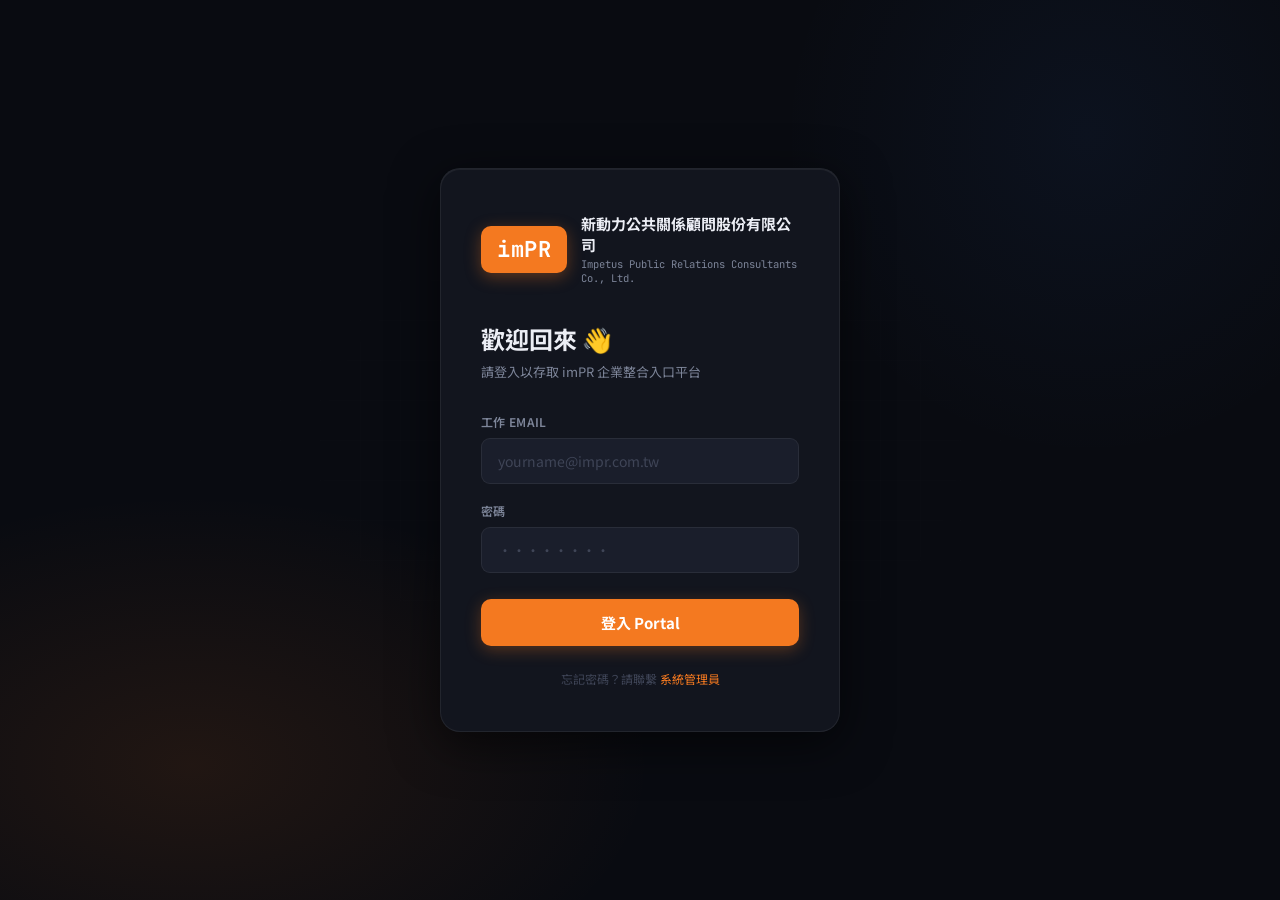
==== index.html @ 90553fad "Add files via upload" ====
<!DOCTYPE html>
<html lang="zh-TW">
<head>
<meta charset="UTF-8">
<meta name="viewport" content="width=device-width, initial-scale=1.0">
<title>imPR 企業整合入口平台</title>
<link rel="icon" href="data:image/svg+xml,<svg xmlns='http://www.w3.org/2000/svg' viewBox='0 0 100 100'><text y='.9em' font-size='90'>🔆</text></svg>">
<style>
@import url('https://fonts.googleapis.com/css2?family=Noto+Sans+TC:wght@300;400;500;700;900&family=JetBrains+Mono:wght@400;500;600&display=swap');

/* ══════════════════════════════════
   DESIGN TOKENS
══════════════════════════════════ */
:root {
  --o: #F47920;
  --od: #d4620d;
  --ol: rgba(244,121,32,0.12);
  --ob: rgba(244,121,32,0.22);
  --bg0: #090b11;
  --bg1: #0f1118;
  --bg2: #141720;
  --bg3: #1a1e2b;
  --bg4: #1f2436;
  --bg5: #252a3d;
  --bd: rgba(255,255,255,0.065);
  --bd2: rgba(255,255,255,0.04);
  --bdo: rgba(244,121,32,0.28);
  --t1: #eceef5;
  --t2: #7d8599;
  --t3: #3f4557;
  --green: #1db954;
  --blue: #3b82f6;
  --purple: #8b5cf6;
  --yellow: #f59e0b;
  --red: #ef4444;
  --cyan: #06b6d4;
  --r: 10px;
  --r2: 14px;
  --shadow: 0 4px 24px rgba(0,0,0,0.4);
  --shadow2: 0 12px 48px rgba(0,0,0,0.6);
  --trans: all 0.22s cubic-bezier(0.4,0,0.2,1);
}

/* ══════════════════════════════════
   RESET & BASE
══════════════════════════════════ */
*,*::before,*::after{margin:0;padding:0;box-sizing:border-box}
html{scroll-behavior:smooth}
body{
  font-family:'Noto Sans TC',sans-serif;
  background:var(--bg0);
  color:var(--t1);
  min-height:100vh;
  font-size:14px;
  overflow-x:hidden;
}
a{text-decoration:none;color:inherit}
button{font-family:inherit;cursor:pointer;border:none;background:none}
input,textarea,select{font-family:inherit}
::-webkit-scrollbar{width:5px;height:5px}
::-webkit-scrollbar-track{background:var(--bg1)}
::-webkit-scrollbar-thumb{background:var(--bg5);border-radius:4px}
::-webkit-scrollbar-thumb:hover{background:var(--t3)}

/* ══════════════════════════════════
   PAGE SYSTEM
══════════════════════════════════ */
.page{display:none}
.page.active{display:flex}
#loginPage{min-height:100vh;align-items:center;justify-content:center}
#portalPage{flex-direction:column;min-height:100vh}
#adminPage{flex-direction:column;min-height:100vh}

/* ══════════════════════════════════
   ── LOGIN PAGE ──
══════════════════════════════════ */
.login-bg{
  position:fixed;inset:0;
  background:
    radial-gradient(ellipse 60% 50% at 15% 85%,rgba(244,121,32,0.1) 0%,transparent 60%),
    radial-gradient(ellipse 40% 60% at 85% 15%,rgba(59,130,246,0.06) 0%,transparent 60%),
    var(--bg0);
  z-index:0;
}
.login-grid-bg{
  position:fixed;inset:0;z-index:0;
  background-image:
    linear-gradient(rgba(255,255,255,0.025) 1px,transparent 1px),
    linear-gradient(90deg,rgba(255,255,255,0.025) 1px,transparent 1px);
  background-size:40px 40px;
  mask-image:radial-gradient(ellipse at center,rgba(0,0,0,0.5) 0%,transparent 70%);
}
.login-wrap{position:relative;z-index:1;width:100%;max-width:440px;padding:20px}
.login-card{
  background:rgba(20,23,32,0.95);
  border:1px solid var(--bd);
  border-radius:20px;
  padding:44px 40px;
  box-shadow:var(--shadow2),inset 0 1px 0 rgba(255,255,255,0.06);
  backdrop-filter:blur(20px);
}
.lc-logo{display:flex;align-items:center;gap:14px;margin-bottom:36px}
.lc-logo-mark{
  background:var(--o);color:#fff;
  font-family:'JetBrains Mono',monospace;
  font-size:22px;font-weight:700;
  padding:9px 16px;border-radius:10px;
  letter-spacing:0.5px;
  box-shadow:0 4px 16px rgba(244,121,32,0.35);
}
.lc-logo-text .cn{font-size:15px;font-weight:700;margin-bottom:2px}
.lc-logo-text .en{font-size:10.5px;color:var(--t2);font-family:'JetBrains Mono',monospace}
.lc-title{font-size:24px;font-weight:700;margin-bottom:6px}
.lc-sub{font-size:13px;color:var(--t2);margin-bottom:32px}

.form-group{margin-bottom:18px}
.form-label{
  display:block;font-size:12px;font-weight:600;
  color:var(--t2);margin-bottom:8px;
  letter-spacing:0.3px;text-transform:uppercase;
}
.form-input{
  width:100%;padding:12px 16px;
  background:var(--bg3);border:1px solid var(--bd);
  border-radius:9px;color:var(--t1);font-size:14px;outline:none;
  transition:var(--trans);
}
.form-input:focus{border-color:var(--o);box-shadow:0 0 0 3px rgba(244,121,32,0.12)}
.form-input::placeholder{color:var(--t3)}

.login-btn{
  width:100%;padding:13px;
  background:var(--o);color:#fff;
  border-radius:10px;font-size:15px;font-weight:700;
  margin-top:8px;transition:var(--trans);
  box-shadow:0 4px 16px rgba(244,121,32,0.3);
}
.login-btn:hover{background:var(--od);transform:translateY(-1px);box-shadow:0 6px 20px rgba(244,121,32,0.4)}
.login-btn:active{transform:none}
.login-btn:disabled{opacity:.6;cursor:not-allowed;transform:none}

.login-error{
  display:none;margin-top:14px;padding:11px 14px;
  background:rgba(239,68,68,0.12);border:1px solid rgba(239,68,68,0.3);
  border-radius:8px;font-size:13px;color:#fca5a5;text-align:center;
}
.login-footer{text-align:center;margin-top:24px;font-size:12px;color:var(--t3)}
.login-footer a{color:var(--o)}

/* ══════════════════════════════════
   ── PORTAL NAV ──
══════════════════════════════════ */
.portal-nav{
  height:56px;
  background:rgba(15,17,24,0.95);
  border-bottom:1px solid var(--bd);
  display:flex;align-items:center;justify-content:space-between;
  padding:0 20px;
  position:sticky;top:0;z-index:100;
  backdrop-filter:blur(16px);
  flex-shrink:0;
}
.nav-left{display:flex;align-items:center;gap:14px}
.nav-logo{display:flex;align-items:center;gap:10px;cursor:pointer}
.logo-pill{
  background:var(--o);color:#fff;
  font-family:'JetBrains Mono',monospace;
  font-size:13px;font-weight:700;
  padding:5px 11px;border-radius:7px;
  letter-spacing:0.5px;
}
.nav-sep{width:1px;height:24px;background:var(--bd)}
.nav-subtitle{font-size:13px;color:var(--t2);font-weight:500;white-space:nowrap}

.nav-center{flex:1;max-width:360px;margin:0 20px}
.search-bar{
  display:flex;align-items:center;gap:9px;
  background:var(--bg3);border:1px solid var(--bd);
  border-radius:9px;padding:7px 13px;
  cursor:pointer;transition:var(--trans);color:var(--t2);
  font-size:13px;
}
.search-bar:hover{border-color:var(--bdo);background:var(--bg4)}
.search-bar .kbd{
  margin-left:auto;font-size:10px;color:var(--t3);
  font-family:'JetBrains Mono',monospace;
  background:var(--bg2);border:1px solid var(--bd);
  padding:1px 5px;border-radius:4px;
}

.nav-right{display:flex;align-items:center;gap:8px}
.nav-icon-btn{
  width:34px;height:34px;border-radius:8px;
  background:transparent;border:1px solid transparent;
  display:flex;align-items:center;justify-content:center;
  color:var(--t2);font-size:17px;transition:var(--trans);
  position:relative;
}
.nav-icon-btn:hover{background:var(--bg3);border-color:var(--bd);color:var(--t1)}
.notif-count{
  position:absolute;top:-3px;right:-3px;
  width:16px;height:16px;border-radius:50%;
  background:var(--o);color:#fff;
  font-size:9px;font-weight:700;font-family:'JetBrains Mono',monospace;
  display:flex;align-items:center;justify-content:center;
  border:2px solid var(--bg1);
}
.nav-avatar{
  width:34px;height:34px;border-radius:50%;
  background:linear-gradient(135deg,var(--o),#ff9800);
  display:flex;align-items:center;justify-content:center;
  font-size:13px;font-weight:700;color:#fff;
  cursor:pointer;border:2px solid var(--ob);
  transition:var(--trans);
}
.nav-avatar:hover{border-color:var(--o)}

/* ══════════════════════════════════
   ── PORTAL BODY ──
══════════════════════════════════ */
.portal-body{display:flex;flex:1;min-height:0}

.sidebar{
  width:212px;flex-shrink:0;
  background:var(--bg1);border-right:1px solid var(--bd);
  padding:12px 8px 20px;
  display:flex;flex-direction:column;gap:2px;
  overflow-y:auto;
}
.sb-section{
  font-size:10px;font-weight:700;color:var(--t3);
  padding:10px 10px 4px;letter-spacing:0.9px;
  text-transform:uppercase;font-family:'JetBrains Mono',monospace;
}
.sb-item{
  display:flex;align-items:center;gap:10px;
  padding:8px 10px;border-radius:8px;
  font-size:13px;color:var(--t2);
  cursor:pointer;transition:var(--trans);
  border:1px solid transparent;
}
.sb-item:hover{background:var(--bg3);color:var(--t1)}
.sb-item.active{background:var(--ol);color:var(--o);border-color:var(--ob)}
.sb-item .si{font-size:16px;width:20px;text-align:center;flex-shrink:0}
.sb-badge{
  margin-left:auto;background:var(--o);color:#fff;
  font-size:9px;font-weight:700;padding:2px 6px;border-radius:10px;
  font-family:'JetBrains Mono',monospace;
}
.sb-new{
  margin-left:auto;background:rgba(34,197,94,0.2);color:var(--green);
  font-size:9px;font-weight:700;padding:2px 6px;border-radius:10px;
  font-family:'JetBrains Mono',monospace;border:1px solid rgba(34,197,94,0.3);
}
.sb-divider{height:1px;background:var(--bd);margin:6px 4px}
.sb-spacer{flex:1}

.main-content{flex:1;overflow-y:auto;padding:28px 28px 40px}

/* ══════════════════════════════════
   ── GREETING & KPI ──
══════════════════════════════════ */
.greeting-bar{
  display:flex;align-items:flex-start;justify-content:space-between;
  margin-bottom:24px;flex-wrap:wrap;gap:12px;
}
.greeting-text h1{font-size:20px;font-weight:700;margin-bottom:4px}
.greeting-text p{font-size:13px;color:var(--t2)}
.greeting-text .hl{color:var(--o)}
.greeting-btns{display:flex;gap:8px;flex-wrap:wrap}

.btn-primary{
  display:flex;align-items:center;gap:6px;
  background:var(--o);color:#fff;
  padding:8px 16px;border-radius:8px;
  font-size:13px;font-weight:600;transition:var(--trans);
}
.btn-primary:hover{background:var(--od)}
.btn-ghost{
  display:flex;align-items:center;gap:6px;
  background:var(--bg3);color:var(--t2);
  padding:8px 14px;border-radius:8px;
  font-size:13px;font-weight:500;
  border:1px solid var(--bd);transition:var(--trans);
}
.btn-ghost:hover{background:var(--bg4);color:var(--t1)}
.btn-danger{
  background:rgba(239,68,68,0.15);color:var(--red);
  border:1px solid rgba(239,68,68,0.3);
  padding:6px 12px;border-radius:7px;
  font-size:12px;font-weight:600;transition:var(--trans);
}
.btn-danger:hover{background:rgba(239,68,68,0.25)}

/* KPI */
.kpi-row{display:grid;grid-template-columns:repeat(4,1fr);gap:12px;margin-bottom:28px}
.kpi{
  background:var(--bg2);border:1px solid var(--bd);
  border-radius:var(--r2);padding:18px 20px;
  position:relative;overflow:hidden;transition:var(--trans);
}
.kpi:hover{border-color:var(--bdo)}
.kpi-glow{
  position:absolute;bottom:-30px;right:-30px;
  width:90px;height:90px;border-radius:50%;
  opacity:0.07;pointer-events:none;
}
.kpi-label{font-size:11.5px;color:var(--t2);margin-bottom:8px;font-weight:500}
.kpi-val{
  font-size:30px;font-weight:700;
  font-family:'JetBrains Mono',monospace;
  line-height:1;margin-bottom:6px;
}
.kpi-val.c-o{color:var(--o)}
.kpi-val.c-g{color:var(--green)}
.kpi-val.c-b{color:var(--blue)}
.kpi-val.c-p{color:var(--purple)}
.kpi-sub{font-size:11px;color:var(--t3)}
.kpi-sub .up{color:var(--green)}

/* ══════════════════════════════════
   ── SECTION HEADER ──
══════════════════════════════════ */
.sh{
  display:flex;align-items:center;justify-content:space-between;
  margin-bottom:14px;flex-wrap:wrap;gap:8px;
}
.sh h2{font-size:15px;font-weight:700;display:flex;align-items:center;gap:8px}
.sh-right{display:flex;align-items:center;gap:8px}
.tab-group{display:flex;gap:3px}
.tab{
  padding:5px 12px;border-radius:6px;
  font-size:12px;color:var(--t2);
  cursor:pointer;transition:var(--trans);
  border:1px solid transparent;
}
.tab:hover{background:var(--bg3)}
.tab.active{background:var(--ol);color:var(--o);border-color:var(--ob)}
.link-btn{font-size:12px;color:var(--o);cursor:pointer}
.link-btn:hover{text-decoration:underline}

/* ══════════════════════════════════
   ── SYSTEM CARDS ──
══════════════════════════════════ */
.sys-grid{
  display:grid;
  grid-template-columns:repeat(auto-fill,minmax(195px,1fr));
  gap:12px;margin-bottom:28px;
}
.sys-card{
  background:var(--bg2);border:1px solid var(--bd);
  border-radius:var(--r2);padding:18px;
  cursor:pointer;transition:var(--trans);
  position:relative;overflow:hidden;display:flex;flex-direction:column;
}
.sys-card::before{
  content:'';position:absolute;inset:0;border-radius:var(--r2);
  background:linear-gradient(135deg,transparent 60%,rgba(244,121,32,0.04));
  opacity:0;transition:var(--trans);
}
.sys-card:hover{
  border-color:var(--bdo);
  transform:translateY(-3px);
  box-shadow:0 10px 30px rgba(0,0,0,0.35);
}
.sys-card:hover::before{opacity:1}
.sys-card-top{display:flex;align-items:flex-start;justify-content:space-between;margin-bottom:14px}
.sys-icon{
  width:46px;height:46px;border-radius:11px;
  display:flex;align-items:center;justify-content:center;
  font-size:24px;background:var(--bg4);border:1px solid var(--bd);
  flex-shrink:0;
}
.star-btn{
  width:28px;height:28px;border-radius:6px;
  display:flex;align-items:center;justify-content:center;
  font-size:15px;color:var(--t3);transition:var(--trans);
}
.star-btn:hover{color:var(--yellow)}
.star-btn.fav{color:var(--yellow)}
.sys-name{font-size:14px;font-weight:700;margin-bottom:5px;line-height:1.3}
.sys-desc{font-size:11.5px;color:var(--t2);line-height:1.6;flex:1}
.sys-footer{
  display:flex;align-items:center;justify-content:space-between;
  margin-top:12px;padding-top:10px;border-top:1px solid var(--bd2);
}
.health{display:flex;align-items:center;gap:5px;font-size:11px;color:var(--t3)}
.hdot{
  width:7px;height:7px;border-radius:50%;flex-shrink:0;
}
.hdot.online{background:var(--green);box-shadow:0 0 5px rgba(29,185,84,0.6)}
.hdot.slow{background:var(--yellow);box-shadow:0 0 5px rgba(245,158,11,0.6)}
.hdot.offline{background:var(--red);box-shadow:0 0 5px rgba(239,68,68,0.5)}
.hdot.unknown{background:var(--t3)}
@keyframes breathe{0%,100%{opacity:1}50%{opacity:0.4}}
.hdot.online{animation:breathe 2.5s ease infinite}

.type-tag{
  font-size:10px;padding:2px 8px;border-radius:5px;
  font-family:'JetBrains Mono',monospace;font-weight:600;
}
.tt-internal{background:rgba(244,121,32,0.15);color:var(--o)}
.tt-external{background:rgba(107,114,128,0.15);color:#9ca3af}
.tt-saas{background:rgba(59,130,246,0.15);color:var(--blue)}
.tt-github{background:rgba(139,92,246,0.15);color:var(--purple)}
.tt-nas{background:rgba(6,182,212,0.15);color:var(--cyan)}

.empty-state{
  grid-column:1/-1;
  display:flex;flex-direction:column;align-items:center;justify-content:center;
  padding:60px 20px;color:var(--t3);gap:12px;
}
.empty-state .ei{font-size:40px;opacity:0.4}
.empty-state p{font-size:13px}

/* ══════════════════════════════════
   ── TWO COLUMN ──
══════════════════════════════════ */
.two-col{display:grid;grid-template-columns:1fr 320px;gap:20px}

/* ══════════════════════════════════
   ── PANEL (announcements/recent) ──
══════════════════════════════════ */
.panel{background:var(--bg2);border:1px solid var(--bd);border-radius:var(--r2);overflow:hidden}
.panel-hd{
  padding:13px 18px;border-bottom:1px solid var(--bd);
  display:flex;align-items:center;justify-content:space-between;
}
.panel-hd h3{font-size:13px;font-weight:700}
.ann-item{
  padding:13px 18px;border-bottom:1px solid var(--bd2);
  cursor:pointer;transition:background .15s;
}
.ann-item:hover{background:var(--bg3)}
.ann-item:last-child{border-bottom:none}
.ann-top{display:flex;align-items:center;gap:8px;margin-bottom:5px}
.priority{
  font-size:10px;padding:2px 7px;border-radius:4px;
  font-weight:700;font-family:'JetBrains Mono',monospace;flex-shrink:0;
}
.p-urgent{background:rgba(239,68,68,0.2);color:var(--red)}
.p-high{background:rgba(244,121,32,0.2);color:var(--o)}
.p-normal{background:rgba(59,130,246,0.15);color:var(--blue)}
.ann-title{font-size:13px;font-weight:600;line-height:1.3}
.ann-meta{font-size:11px;color:var(--t3);font-family:'JetBrains Mono',monospace}
.unread-pip{width:6px;height:6px;border-radius:50%;background:var(--o);flex-shrink:0;margin-left:auto}

.recent-item{
  padding:10px 18px;border-bottom:1px solid var(--bd2);
  display:flex;align-items:center;gap:12px;
  cursor:pointer;transition:background .15s;
}
.recent-item:hover{background:var(--bg3)}
.recent-item:last-child{border-bottom:none}
.ri-icon{font-size:20px;width:32px;text-align:center;flex-shrink:0}
.ri-info{flex:1;min-width:0}
.ri-name{font-size:13px;font-weight:600;white-space:nowrap;overflow:hidden;text-overflow:ellipsis}
.ri-time{font-size:11px;color:var(--t3);font-family:'JetBrains Mono',monospace}
.ri-arrow{color:var(--t3);font-size:14px;flex-shrink:0}

/* ══════════════════════════════════
   ── SEARCH OVERLAY ──
══════════════════════════════════ */
.search-overlay{
  display:none;position:fixed;inset:0;
  background:rgba(0,0,0,0.75);backdrop-filter:blur(6px);
  z-index:999;align-items:flex-start;justify-content:center;padding-top:100px;
}
.search-overlay.open{display:flex}
.search-box{
  background:var(--bg2);border:1px solid var(--bdo);
  border-radius:16px;width:min(600px,95vw);overflow:hidden;
  box-shadow:var(--shadow2);
}
.search-input-row{
  display:flex;align-items:center;gap:12px;
  padding:16px 20px;border-bottom:1px solid var(--bd);
}
.search-input-real{
  flex:1;background:none;border:none;outline:none;
  font-size:16px;color:var(--t1);font-family:'Noto Sans TC',sans-serif;
}
.search-result-item{
  padding:12px 20px;display:flex;align-items:center;gap:12px;
  cursor:pointer;transition:background .15s;font-size:13px;
}
.search-result-item:hover{background:var(--ol)}
.search-result-item .sri-icon{font-size:20px;width:28px;text-align:center}
.search-result-item .sri-name{font-weight:600;margin-bottom:2px}
.search-result-item .sri-desc{font-size:11px;color:var(--t2)}
.search-hint{padding:12px 20px;font-size:11.5px;color:var(--t3);text-align:center;font-family:'JetBrains Mono',monospace}

/* ══════════════════════════════════
   ── ADMIN PAGE ──
══════════════════════════════════ */
.admin-nav{
  height:56px;background:rgba(15,17,24,0.97);
  border-bottom:1px solid rgba(239,68,68,0.2);
  display:flex;align-items:center;justify-content:space-between;
  padding:0 24px;flex-shrink:0;backdrop-filter:blur(16px);
  position:sticky;top:0;z-index:100;
}
.admin-title{
  display:flex;align-items:center;gap:12px;font-size:14px;font-weight:700;
}
.admin-badge{
  background:rgba(239,68,68,0.2);color:var(--red);
  border:1px solid rgba(239,68,68,0.4);
  padding:3px 10px;border-radius:6px;font-size:11px;font-weight:700;
  font-family:'JetBrains Mono',monospace;
}

.admin-body{display:flex;flex:1;min-height:0}
.admin-sidebar{
  width:200px;flex-shrink:0;background:var(--bg1);
  border-right:1px solid var(--bd);padding:12px 8px;
  display:flex;flex-direction:column;gap:2px;
}
.admin-main{flex:1;overflow-y:auto;padding:28px}

/* Admin tabs */
.admin-panel{display:none}
.admin-panel.active{display:block}

.data-table-wrap{overflow-x:auto;border-radius:var(--r2);border:1px solid var(--bd)}
.data-table{width:100%;border-collapse:collapse;font-size:13px}
.data-table th{
  text-align:left;padding:11px 14px;
  background:var(--bg3);border-bottom:1px solid var(--bd);
  font-size:11px;font-weight:700;color:var(--o);
  white-space:nowrap;font-family:'JetBrains Mono',monospace;
}
.data-table td{
  padding:10px 14px;border-bottom:1px solid var(--bd2);
  color:var(--t2);vertical-align:middle;
}
.data-table tr:last-child td{border-bottom:none}
.data-table tr:hover td{background:rgba(255,255,255,0.02);color:var(--t1)}
.role-badge{
  display:inline-flex;align-items:center;gap:4px;
  padding:3px 9px;border-radius:20px;font-size:11px;font-weight:700;
  font-family:'JetBrains Mono',monospace;
}
.rb-admin{background:rgba(239,68,68,0.15);color:var(--red)}
.rb-manager{background:rgba(244,121,32,0.15);color:var(--o)}
.rb-staff{background:rgba(59,130,246,0.12);color:var(--blue)}
.status-pill{
  display:inline-flex;align-items:center;gap:5px;
  padding:3px 9px;border-radius:20px;font-size:11px;
  font-family:'JetBrains Mono',monospace;
}
.sp-on{background:rgba(29,185,84,0.15);color:var(--green)}
.sp-off{background:rgba(107,114,128,0.12);color:var(--t2)}

.action-group{display:flex;gap:6px}
.act-btn{
  padding:5px 10px;border-radius:6px;font-size:11.5px;font-weight:600;
  transition:var(--trans);cursor:pointer;border:1px solid transparent;
}
.ab-edit{background:rgba(59,130,246,0.12);color:var(--blue);border-color:rgba(59,130,246,0.25)}
.ab-edit:hover{background:rgba(59,130,246,0.22)}
.ab-del{background:rgba(239,68,68,0.1);color:var(--red);border-color:rgba(239,68,68,0.25)}
.ab-del:hover{background:rgba(239,68,68,0.2)}
.ab-toggle{background:rgba(244,121,32,0.1);color:var(--o);border-color:rgba(244,121,32,0.25)}
.ab-toggle:hover{background:rgba(244,121,32,0.2)}

/* ══════════════════════════════════
   ── MODAL ──
══════════════════════════════════ */
.modal-overlay{
  display:none;position:fixed;inset:0;
  background:rgba(0,0,0,0.7);backdrop-filter:blur(4px);
  z-index:200;align-items:center;justify-content:center;padding:20px;
}
.modal-overlay.open{display:flex}
.modal{
  background:var(--bg2);border:1px solid var(--bd);
  border-radius:16px;width:min(520px,100%);
  max-height:85vh;overflow-y:auto;
  box-shadow:var(--shadow2);
}
.modal-hd{
  padding:20px 24px 16px;border-bottom:1px solid var(--bd);
  display:flex;align-items:center;justify-content:space-between;
  position:sticky;top:0;background:var(--bg2);z-index:1;
}
.modal-hd h3{font-size:16px;font-weight:700}
.modal-close{
  width:30px;height:30px;border-radius:7px;
  display:flex;align-items:center;justify-content:center;
  background:var(--bg4);color:var(--t2);font-size:18px;
  cursor:pointer;transition:var(--trans);
}
.modal-close:hover{background:var(--bg5);color:var(--t1)}
.modal-body{padding:24px}
.modal-footer{
  padding:16px 24px;border-top:1px solid var(--bd);
  display:flex;gap:10px;justify-content:flex-end;
  position:sticky;bottom:0;background:var(--bg2);
}

.form-row{display:grid;grid-template-columns:1fr 1fr;gap:12px}
.form-select{
  width:100%;padding:10px 14px;
  background:var(--bg3);border:1px solid var(--bd);
  border-radius:9px;color:var(--t1);font-size:14px;outline:none;
  transition:var(--trans);
}
.form-select:focus{border-color:var(--o)}
.form-textarea{
  width:100%;padding:10px 14px;min-height:80px;resize:vertical;
  background:var(--bg3);border:1px solid var(--bd);
  border-radius:9px;color:var(--t1);font-size:13px;outline:none;
  transition:var(--trans);
}
.form-textarea:focus{border-color:var(--o)}
.form-hint{font-size:11px;color:var(--t3);margin-top:5px}

/* ══════════════════════════════════
   ── TOAST ──
══════════════════════════════════ */
.toast-container{
  position:fixed;bottom:24px;right:24px;
  z-index:999;display:flex;flex-direction:column;gap:8px;
  pointer-events:none;
}
.toast{
  background:var(--bg3);border:1px solid var(--bd);
  border-radius:10px;padding:12px 18px;
  font-size:13px;box-shadow:var(--shadow);
  display:flex;align-items:center;gap:10px;
  pointer-events:all;min-width:240px;
  animation:slideUp .3s ease;
}
.toast.success{border-color:rgba(29,185,84,0.4);background:rgba(29,185,84,0.1)}
.toast.error{border-color:rgba(239,68,68,0.4);background:rgba(239,68,68,0.1)}
.toast.info{border-color:var(--bdo);background:var(--ol)}
@keyframes slideUp{from{opacity:0;transform:translateY(10px)}to{opacity:1;transform:none}}

/* ══════════════════════════════════
   ── LOADER ──
══════════════════════════════════ */
.loader{
  display:none;position:fixed;inset:0;
  background:rgba(9,11,17,0.9);backdrop-filter:blur(4px);
  z-index:9999;align-items:center;justify-content:center;
  flex-direction:column;gap:16px;
}
.loader.show{display:flex}
.spinner{
  width:40px;height:40px;border-radius:50%;
  border:3px solid var(--bg5);
  border-top-color:var(--o);
  animation:spin .8s linear infinite;
}
@keyframes spin{to{transform:rotate(360deg)}}
.loader p{font-size:13px;color:var(--t2)}

/* ══════════════════════════════════
   ── RESPONSIVE ──
══════════════════════════════════ */
@media(max-width:900px){
  .two-col{grid-template-columns:1fr}
  .kpi-row{grid-template-columns:1fr 1fr}
  .sidebar{display:none}
  .nav-center{display:none}
}
@media(max-width:600px){
  .kpi-row{grid-template-columns:1fr 1fr}
  .sys-grid{grid-template-columns:1fr 1fr}
  .main-content{padding:16px}
  .greeting-bar{flex-direction:column}
}

/* ══════════════════════════════════
   ── ANIMATIONS ──
══════════════════════════════════ */
@keyframes fadeUp{from{opacity:0;transform:translateY(12px)}to{opacity:1;transform:none}}
.sys-card{animation:fadeUp .3s ease both}
.sys-card:nth-child(1){animation-delay:.04s}
.sys-card:nth-child(2){animation-delay:.08s}
.sys-card:nth-child(3){animation-delay:.12s}
.sys-card:nth-child(4){animation-delay:.16s}
.sys-card:nth-child(5){animation-delay:.20s}
.sys-card:nth-child(6){animation-delay:.24s}
.sys-card:nth-child(7){animation-delay:.28s}
.sys-card:nth-child(8){animation-delay:.32s}
.kpi{animation:fadeUp .35s ease both}
.kpi:nth-child(1){animation-delay:.05s}
.kpi:nth-child(2){animation-delay:.1s}
.kpi:nth-child(3){animation-delay:.15s}
.kpi:nth-child(4){animation-delay:.2s}
</style>
</head>
<body>

<!-- ══ LOADER ══ -->
<div class="loader" id="loader">
  <div class="spinner"></div>
  <p>載入中...</p>
</div>

<!-- ══ TOASTS ══ -->
<div class="toast-container" id="toastContainer"></div>

<!-- ══════════════════════════════════
     LOGIN PAGE
══════════════════════════════════ -->
<div class="page" id="loginPage">
  <div class="login-bg"></div>
  <div class="login-grid-bg"></div>
  <div class="login-wrap">
    <div class="login-card">
      <div class="lc-logo">
        <div class="lc-logo-mark">imPR</div>
        <div class="lc-logo-text">
          <div class="cn">新動力公共關係顧問股份有限公司</div>
          <div class="en">Impetus Public Relations Consultants Co., Ltd.</div>
        </div>
      </div>
      <div class="lc-title">歡迎回來 👋</div>
      <div class="lc-sub">請登入以存取 imPR 企業整合入口平台</div>
      <div class="form-group">
        <label class="form-label">工作 Email</label>
        <input class="form-input" id="loginEmail" type="email" placeholder="yourname@impr.com.tw" autocomplete="email"/>
      </div>
      <div class="form-group">
        <label class="form-label">密碼</label>
        <input class="form-input" id="loginPassword" type="password" placeholder="••••••••" autocomplete="current-password"/>
      </div>
      <button class="login-btn" id="loginBtn" onclick="doLogin()">登入 Portal</button>
      <div class="login-error" id="loginError"></div>
      <div class="login-footer">忘記密碼？請聯繫 <a href="#">系統管理員</a></div>
    </div>
  </div>
</div>

<!-- ══════════════════════════════════
     PORTAL PAGE
══════════════════════════════════ -->
<div class="page" id="portalPage">
  <!-- NAV -->
  <nav class="portal-nav">
    <div class="nav-left">
      <div class="nav-logo" onclick="showPortal()">
        <div class="logo-pill">imPR</div>
      </div>
      <div class="nav-sep"></div>
      <div class="nav-subtitle">企業整合入口平台</div>
    </div>
    <div class="nav-center">
      <div class="search-bar" onclick="openSearch()">
        <span>🔍</span>
        <span>搜尋系統功能...</span>
        <span class="kbd">⌘K</span>
      </div>
    </div>
    <div class="nav-right">
      <div class="nav-icon-btn" id="notifBtn" title="公告通知">
        🔔<span class="notif-count" id="notifCount" style="display:none">0</span>
      </div>
      <div class="nav-icon-btn" title="設定" onclick="showAdmin()" id="adminBtn" style="display:none">⚙️</div>
      <div class="nav-avatar" id="navAvatar" title="個人資訊" onclick="showProfile()">U</div>
    </div>
  </nav>

  <!-- BODY -->
  <div class="portal-body">
    <!-- SIDEBAR -->
    <aside class="sidebar">
      <div class="sb-section">主選單</div>
      <div class="sb-item active" onclick="filterSystems('all', this)">
        <span class="si">🏠</span>全部系統
      </div>
      <div class="sb-item" onclick="filterSystems('favorite', this)">
        <span class="si">⭐</span>我的收藏
      </div>
      <div class="sb-item" onclick="showRecentFull()">
        <span class="si">🕐</span>最近使用
      </div>
      <div class="sb-divider"></div>
      <div class="sb-section">系統分類</div>
      <div id="catSidebar"></div>
      <div class="sb-divider"></div>
      <div class="sb-section">管理</div>
      <div class="sb-item" id="sbAdmin" style="display:none" onclick="showAdmin()">
        <span class="si">🛡️</span>後台管理
      </div>
      <div class="sb-item" onclick="showStats()">
        <span class="si">📊</span>使用統計
      </div>
      <div class="sb-spacer"></div>
      <div class="sb-item" onclick="doLogout()" style="color:var(--t3)">
        <span class="si">🚪</span>登出
      </div>
    </aside>

    <!-- MAIN -->
    <main class="main-content" id="mainContent">
      <!-- Greeting -->
      <div class="greeting-bar">
        <div class="greeting-text">
          <h1>你好，<span class="hl" id="greetName">載入中</span> <span id="greetEmoji">👋</span></h1>
          <p id="greetSub">今天是 <span id="todayDate"></span></p>
        </div>
        <div class="greeting-btns">
          <button class="btn-ghost" onclick="openSearch()">🔍 搜尋系統</button>
          <button class="btn-primary" id="addSystemBtn" style="display:none" onclick="openSystemModal()">＋ 新增系統</button>
        </div>
      </div>

      <!-- KPI -->
      <div class="kpi-row" id="kpiRow">
        <div class="kpi">
          <div class="kpi-glow" style="background:var(--o)"></div>
          <div class="kpi-label">可用系統</div>
          <div class="kpi-val c-o" id="kpiSystems">—</div>
          <div class="kpi-sub"><span class="up" id="kpiOnline">— 正常</span></div>
        </div>
        <div class="kpi">
          <div class="kpi-glow" style="background:var(--green)"></div>
          <div class="kpi-label">本月存取</div>
          <div class="kpi-val c-g" id="kpiAccess">—</div>
          <div class="kpi-sub">點擊次數</div>
        </div>
        <div class="kpi">
          <div class="kpi-glow" style="background:var(--blue)"></div>
          <div class="kpi-label">收藏系統</div>
          <div class="kpi-val c-b" id="kpiFavs">—</div>
          <div class="kpi-sub">快速存取</div>
        </div>
        <div class="kpi">
          <div class="kpi-glow" style="background:var(--purple)"></div>
          <div class="kpi-label">未讀公告</div>
          <div class="kpi-val c-p" id="kpiAnns">—</div>
          <div class="kpi-sub">請查閱</div>
        </div>
      </div>

      <!-- Systems -->
      <div class="sh">
        <h2>🔧 系統入口</h2>
        <div class="sh-right">
          <div class="tab-group" id="typeTabs">
            <div class="tab active" onclick="filterType('all',this)">全部</div>
            <div class="tab" onclick="filterType('internal',this)">內部</div>
            <div class="tab" onclick="filterType('saas',this)">SaaS</div>
            <div class="tab" onclick="filterType('external',this)">外部</div>
          </div>
        </div>
      </div>
      <div class="sys-grid" id="sysGrid"></div>

      <!-- Two col -->
      <div class="two-col">
        <div>
          <div class="sh"><h2>📢 公告中心</h2><span class="link-btn" onclick="openAnnsModal()">全部 →</span></div>
          <div class="panel" id="annPanel"></div>
        </div>
        <div>
          <div class="sh"><h2>🕐 最近使用</h2></div>
          <div class="panel" id="recentPanel"></div>
        </div>
      </div>
    </main>
  </div>
</div>

<!-- ══════════════════════════════════
     ADMIN PAGE
══════════════════════════════════ -->
<div class="page" id="adminPage">
  <nav class="admin-nav">
    <div class="admin-title">
      <span class="logo-pill" style="cursor:pointer" onclick="showPortal()">imPR</span>
      <span class="admin-badge">ADMIN</span>
      <span style="color:var(--t2)">後台管理系統</span>
    </div>
    <div style="display:flex;align-items:center;gap:10px">
      <button class="btn-ghost" onclick="showPortal()">← 返回 Portal</button>
      <div class="nav-avatar" id="adminAvatar">A</div>
    </div>
  </nav>
  <div class="admin-body">
    <aside class="admin-sidebar">
      <div class="sb-section">管理模組</div>
      <div class="sb-item active" onclick="switchAdmin('systems',this)"><span class="si">🔧</span>系統管理</div>
      <div class="sb-item" onclick="switchAdmin('users',this)"><span class="si">👥</span>使用者</div>
      <div class="sb-item" onclick="switchAdmin('announcements',this)"><span class="si">📢</span>公告管理</div>
      <div class="sb-item" onclick="switchAdmin('categories',this)"><span class="si">🗂️</span>分類管理</div>
      <div class="sb-item" onclick="switchAdmin('stats',this)"><span class="si">📊</span>統計報表</div>
    </aside>
    <main class="admin-main">
      <!-- Systems Panel -->
      <div class="admin-panel active" id="adminSystems">
        <div class="sh"><h2>🔧 系統入口管理</h2><button class="btn-primary" onclick="openSystemModal()">＋ 新增系統</button></div>
        <div class="data-table-wrap"><table class="data-table" id="systemsTable">
          <thead><tr><th>圖示</th><th>名稱</th><th>類型</th><th>分類</th><th>狀態</th><th>健康</th><th>操作</th></tr></thead>
          <tbody id="systemsTableBody"></tbody>
        </table></div>
      </div>
      <!-- Users Panel -->
      <div class="admin-panel" id="adminUsers">
        <div class="sh"><h2>👥 使用者管理</h2><button class="btn-primary" onclick="openUserModal()">＋ 新增使用者</button></div>
        <div class="data-table-wrap"><table class="data-table">
          <thead><tr><th>姓名</th><th>Email</th><th>角色</th><th>部門</th><th>狀態</th><th>最後登入</th><th>操作</th></tr></thead>
          <tbody id="usersTableBody"></tbody>
        </table></div>
      </div>
      <!-- Announcements Panel -->
      <div class="admin-panel" id="adminAnnouncements">
        <div class="sh"><h2>📢 公告管理</h2><button class="btn-primary" onclick="openAnnModal()">＋ 新增公告</button></div>
        <div class="data-table-wrap"><table class="data-table">
          <thead><tr><th>標題</th><th>優先</th><th>對象</th><th>狀態</th><th>建立時間</th><th>操作</th></tr></thead>
          <tbody id="annsTableBody"></tbody>
        </table></div>
      </div>
      <!-- Categories Panel -->
      <div class="admin-panel" id="adminCategories">
        <div class="sh"><h2>🗂️ 分類管理</h2><button class="btn-primary" onclick="openCatModal()">＋ 新增分類</button></div>
        <div class="data-table-wrap"><table class="data-table">
          <thead><tr><th>圖示</th><th>名稱</th><th>顏色</th><th>排序</th><th>操作</th></tr></thead>
          <tbody id="catsTableBody"></tbody>
        </table></div>
      </div>
      <!-- Stats Panel -->
      <div class="admin-panel" id="adminStats">
        <h2 style="margin-bottom:20px">📊 使用統計</h2>
        <div class="kpi-row" id="adminKpiRow" style="margin-bottom:28px"></div>
        <div class="sh"><h2>🔥 熱門系統 Top 10</h2></div>
        <div class="panel" id="popularPanel"></div>
      </div>
    </main>
  </div>
</div>

<!-- ══════════════════════════════════
     MODALS
══════════════════════════════════ -->
<!-- System Modal -->
<div class="modal-overlay" id="systemModal">
  <div class="modal">
    <div class="modal-hd">
      <h3 id="systemModalTitle">新增系統入口</h3>
      <div class="modal-close" onclick="closeModal('systemModal')">×</div>
    </div>
    <div class="modal-body">
      <input type="hidden" id="sysId"/>
      <div class="form-group">
        <label class="form-label">系統名稱 *</label>
        <input class="form-input" id="sysName" placeholder="例：MCS 專案系統"/>
      </div>
      <div class="form-row">
        <div class="form-group">
          <label class="form-label">圖示 Emoji</label>
          <input class="form-input" id="sysIcon" placeholder="📋" maxlength="2"/>
        </div>
        <div class="form-group">
          <label class="form-label">系統類型</label>
          <select class="form-select" id="sysType">
            <option value="internal">內部系統</option>
            <option value="external">外部網站</option>
            <option value="saas">SaaS</option>
            <option value="github">GitHub Pages</option>
            <option value="nas">NAS</option>
          </select>
        </div>
      </div>
      <div class="form-group">
        <label class="form-label">系統網址 *</label>
        <input class="form-input" id="sysUrl" placeholder="https://"/>
      </div>
      <div class="form-group">
        <label class="form-label">系統簡介</label>
        <textarea class="form-textarea" id="sysDesc" placeholder="簡短描述系統功能..."></textarea>
      </div>
      <div class="form-row">
        <div class="form-group">
          <label class="form-label">開啟方式</label>
          <select class="form-select" id="sysOpenMode">
            <option value="new_tab">新分頁開啟</option>
            <option value="redirect">直接跳轉</option>
          </select>
        </div>
        <div class="form-group">
          <label class="form-label">分類</label>
          <select class="form-select" id="sysCat"></select>
        </div>
      </div>
      <div class="form-group">
        <label class="form-label">可見角色（逗號分隔）</label>
        <input class="form-input" id="sysRoles" placeholder="admin,manager,staff" value="admin,manager,staff"/>
        <div class="form-hint">可填: admin / manager / staff，多個用逗號分隔</div>
      </div>
      <div class="form-group">
        <label class="form-label">健康檢查網址（選填）</label>
        <input class="form-input" id="sysHealthUrl" placeholder="留空則使用系統網址"/>
      </div>
    </div>
    <div class="modal-footer">
      <button class="btn-ghost" onclick="closeModal('systemModal')">取消</button>
      <button class="btn-primary" onclick="saveSystem()">💾 儲存</button>
    </div>
  </div>
</div>

<!-- User Modal -->
<div class="modal-overlay" id="userModal">
  <div class="modal">
    <div class="modal-hd">
      <h3 id="userModalTitle">新增使用者</h3>
      <div class="modal-close" onclick="closeModal('userModal')">×</div>
    </div>
    <div class="modal-body">
      <input type="hidden" id="userId"/>
      <div class="form-row">
        <div class="form-group">
          <label class="form-label">姓名 *</label>
          <input class="form-input" id="userName" placeholder="王小明"/>
        </div>
        <div class="form-group">
          <label class="form-label">部門</label>
          <input class="form-input" id="userDept" placeholder="企劃部"/>
        </div>
      </div>
      <div class="form-group">
        <label class="form-label">Email *</label>
        <input class="form-input" id="userEmail" type="email" placeholder="user@impr.com.tw"/>
      </div>
      <div class="form-row">
        <div class="form-group">
          <label class="form-label">角色</label>
          <select class="form-select" id="userRole">
            <option value="staff">Staff（員工）</option>
            <option value="manager">Manager（主管）</option>
            <option value="admin">Admin（管理員）</option>
          </select>
        </div>
        <div class="form-group">
          <label class="form-label">狀態</label>
          <select class="form-select" id="userActive">
            <option value="TRUE">啟用</option>
            <option value="FALSE">停用</option>
          </select>
        </div>
      </div>
      <div class="form-group" id="passwordGroup">
        <label class="form-label">密碼 *</label>
        <input class="form-input" id="userPassword" type="password" placeholder="至少 6 個字元"/>
      </div>
    </div>
    <div class="modal-footer">
      <button class="btn-ghost" onclick="closeModal('userModal')">取消</button>
      <button class="btn-primary" onclick="saveUser()">💾 儲存</button>
    </div>
  </div>
</div>

<!-- Announcement Modal -->
<div class="modal-overlay" id="annModal">
  <div class="modal">
    <div class="modal-hd">
      <h3 id="annModalTitle">新增公告</h3>
      <div class="modal-close" onclick="closeModal('annModal')">×</div>
    </div>
    <div class="modal-body">
      <input type="hidden" id="annId"/>
      <div class="form-group">
        <label class="form-label">公告標題 *</label>
        <input class="form-input" id="annTitle" placeholder="公告標題..."/>
      </div>
      <div class="form-group">
        <label class="form-label">內容 *</label>
        <textarea class="form-textarea" id="annContent" placeholder="公告內容..." style="min-height:120px"></textarea>
      </div>
      <div class="form-row">
        <div class="form-group">
          <label class="form-label">優先層級</label>
          <select class="form-select" id="annPriority">
            <option value="normal">一般</option>
            <option value="high">重要</option>
            <option value="urgent">緊急</option>
            <option value="low">低</option>
          </select>
        </div>
        <div class="form-group">
          <label class="form-label">顯示狀態</label>
          <select class="form-select" id="annPublished">
            <option value="TRUE">立即發佈</option>
            <option value="FALSE">草稿</option>
          </select>
        </div>
      </div>
      <div class="form-group">
        <label class="form-label">目標對象</label>
        <input class="form-input" id="annRoles" value="admin,manager,staff" placeholder="admin,manager,staff"/>
      </div>
      <div class="form-group">
        <label class="form-label">到期時間（選填）</label>
        <input class="form-input" id="annExpire" type="datetime-local"/>
      </div>
    </div>
    <div class="modal-footer">
      <button class="btn-ghost" onclick="closeModal('annModal')">取消</button>
      <button class="btn-primary" onclick="saveAnnouncement()">💾 儲存</button>
    </div>
  </div>
</div>

<!-- Category Modal -->
<div class="modal-overlay" id="catModal">
  <div class="modal">
    <div class="modal-hd">
      <h3>新增分類</h3>
      <div class="modal-close" onclick="closeModal('catModal')">×</div>
    </div>
    <div class="modal-body">
      <input type="hidden" id="catId"/>
      <div class="form-row">
        <div class="form-group">
          <label class="form-label">分類名稱 *</label>
          <input class="form-input" id="catName" placeholder="分類名稱"/>
        </div>
        <div class="form-group">
          <label class="form-label">圖示 Emoji</label>
          <input class="form-input" id="catIcon" placeholder="🗂️" maxlength="2"/>
        </div>
      </div>
      <div class="form-group">
        <label class="form-label">代表顏色</label>
        <input class="form-input" id="catColor" type="color" value="#F47920" style="height:42px;cursor:pointer"/>
      </div>
    </div>
    <div class="modal-footer">
      <button class="btn-ghost" onclick="closeModal('catModal')">取消</button>
      <button class="btn-primary" onclick="saveCategory()">💾 儲存</button>
    </div>
  </div>
</div>

<!-- Search Overlay -->
<div class="search-overlay" id="searchOverlay" onclick="closeSearchOverlay(event)">
  <div class="search-box">
    <div class="search-input-row">
      <span style="font-size:18px;color:var(--t2)">🔍</span>
      <input class="search-input-real" id="searchInput" placeholder="搜尋系統名稱或功能..." oninput="onSearch(this.value)"/>
      <span style="font-size:11px;color:var(--t3);font-family:'JetBrains Mono',monospace">ESC</span>
    </div>
    <div id="searchResults"></div>
    <div class="search-hint">輸入關鍵字搜尋所有可用系統</div>
  </div>
</div>

<script>
// ════════════════════════════════════════════════════════════
// CONFIG — 部署後請修改
// ════════════════════════════════════════════════════════════
const GAS_URL = 'https://script.google.com/macros/s/AKfycbyuK9372hYR86Wkv0y1KPZvTpJFfJ34Ua8Y9dUu-U1LU39q-JG2r8oXYc-kRFMXl2kN/exec';

// ════════════════════════════════════════════════════════════
// STATE
// ════════════════════════════════════════════════════════════
let currentUser = null;
let allSystems = [];
let allCategories = [];
let allAnnouncements = [];
let myFavorites = [];
let recentAccess = [];
let currentFilter = 'all';
let currentTypeFilter = 'all';

// ════════════════════════════════════════════════════════════
// API LAYER
// ════════════════════════════════════════════════════════════
function getToken() { return localStorage.getItem('impr_token'); }
function setToken(t) { localStorage.setItem('impr_token', t); }
function clearAuth() {
  localStorage.removeItem('impr_token');
  localStorage.removeItem('impr_user');
  localStorage.removeItem('impr_token_expires');
  currentUser = null;
}

async function gasRequest(path, method='GET', body=null) {
  const token = getToken();
  const params = new URLSearchParams({ path });
  if (method==='GET' && token) params.append('token', token);
  const url = `${GAS_URL}?${params}`;
  const opts = {};
  if (method==='POST') {
    const payload = body ? {...body} : {};
    if (token) payload.token = token;
    opts.method = 'POST';
    opts.headers = {'Content-Type':'text/plain;charset=utf-8'};
    opts.body = JSON.stringify(payload);
  }
  const res = await fetch(url, opts);
  return res.json();
}

// ════════════════════════════════════════════════════════════
// AUTH
// ════════════════════════════════════════════════════════════
async function doLogin() {
  const email = document.getElementById('loginEmail').value.trim();
  const password = document.getElementById('loginPassword').value;
  const errEl = document.getElementById('loginError');
  const btn = document.getElementById('loginBtn');
  errEl.style.display='none';
  if (!email || !password) { showLoginError('請填入 Email 與密碼'); return; }
  btn.disabled=true; btn.textContent='登入中...';
  try {
    const res = await gasRequest('auth/login','POST',{email,password});
    if (res.success) {
      setToken(res.token);
      localStorage.setItem('impr_user', JSON.stringify(res.user));
      localStorage.setItem('impr_token_expires', res.expiresAt);
      currentUser = res.user;
      await initPortal();
    } else {
      showLoginError(res.error || '登入失敗');
    }
  } catch(e) {
    showLoginError('無法連線至伺服器，請確認設定');
  } finally {
    btn.disabled=false; btn.textContent='登入 Portal';
  }
}

function showLoginError(msg) {
  const el = document.getElementById('loginError');
  el.textContent = msg; el.style.display='block';
}

async function doLogout() {
  showLoader();
  try { await gasRequest('auth/logout','POST'); } catch{}
  clearAuth();
  showPage('loginPage');
  hideLoader();
}

// ════════════════════════════════════════════════════════════
// INIT
// ════════════════════════════════════════════════════════════
async function initPortal() {
  showLoader();
  try {
    // 並行載入資料
    const [sysRes, catRes, annRes, favRes] = await Promise.all([
      gasRequest('systems','GET'),
      gasRequest('categories','GET'),
      gasRequest('announcements','GET'),
      gasRequest('favorites','GET'),
    ]);

    allSystems = sysRes.data || [];
    allCategories = catRes.data || [];
    allAnnouncements = annRes.data || [];
    myFavorites = favRes.data || [];

    // 載入最近使用
    recentAccess = JSON.parse(localStorage.getItem('impr_recent') || '[]');

    renderPortal();
    showPage('portalPage');
  } catch(e) {
    toast('載入資料失敗: ' + e.message, 'error');
    showPage('loginPage');
  } finally {
    hideLoader();
  }
}

function renderPortal() {
  // 更新 UI 角色相關
  const user = currentUser;
  document.getElementById('greetName').textContent = user.name;
  document.getElementById('greetEmoji').textContent = getTimeEmoji();
  document.getElementById('todayDate').textContent = formatDate(new Date());
  const initial = user.name.charAt(0).toUpperCase();
  document.getElementById('navAvatar').textContent = initial;
  document.getElementById('adminAvatar').textContent = initial;

  if (user.role === 'admin' || user.role === 'manager') {
    document.getElementById('adminBtn').style.display = 'flex';
    document.getElementById('sbAdmin').style.display = 'flex';
    document.getElementById('addSystemBtn').style.display = user.role === 'admin' ? 'flex' : 'none';
  }

  // Render sidebar cats
  const catSb = document.getElementById('catSidebar');
  catSb.innerHTML = allCategories.map(c =>
    `<div class="sb-item" onclick="filterSystems('cat_${c.id}',this)">
      <span class="si">${c.icon}</span>${c.name}
    </div>`
  ).join('');

  // KPI
  const onlineCount = allSystems.filter(s=>s.health_status==='online').length;
  document.getElementById('kpiSystems').textContent = allSystems.length;
  document.getElementById('kpiOnline').textContent = `🟢 ${onlineCount} 正常`;
  document.getElementById('kpiFavs').textContent = myFavorites.length;
  document.getElementById('kpiAnns').textContent = allAnnouncements.length;

  renderSystems();
  renderAnnouncements();
  renderRecent();
}

// ════════════════════════════════════════════════════════════
// SYSTEMS RENDER
// ════════════════════════════════════════════════════════════
function renderSystems() {
  let filtered = [...allSystems];

  if (currentFilter === 'favorite') {
    filtered = filtered.filter(s => myFavorites.includes(s.id));
  } else if (currentFilter.startsWith('cat_')) {
    const catId = currentFilter.replace('cat_','');
    filtered = filtered.filter(s => s.category_id === catId);
  }

  if (currentTypeFilter !== 'all') {
    filtered = filtered.filter(s => s.system_type === currentTypeFilter);
  }

  const grid = document.getElementById('sysGrid');
  if (filtered.length === 0) {
    grid.innerHTML = `<div class="empty-state"><div class="ei">🔍</div><p>沒有符合的系統</p></div>`;
    return;
  }

  grid.innerHTML = filtered.map(s => {
    const isFav = myFavorites.includes(s.id);
    const healthClass = s.health_status || 'unknown';
    const healthLabel = {online:'正常',slow:'緩慢',offline:'離線',unknown:'未知'}[healthClass] || '未知';
    const typeClass = `tt-${s.system_type || 'external'}`;
    const typeLabel = {internal:'內部',external:'外部',saas:'SaaS',github:'GitHub',nas:'NAS'}[s.system_type] || s.system_type;
    const rt = s.response_time_ms ? ` ${s.response_time_ms}ms` : '';
    return `
    <div class="sys-card" onclick="openSystem('${s.id}','${escHtml(s.url)}','${s.open_mode||'new_tab'}')">
      <div class="sys-card-top">
        <div class="sys-icon">${s.icon_emoji||'🔗'}</div>
        <button class="star-btn ${isFav?'fav':''}" onclick="toggleFav(event,'${s.id}')">${isFav?'★':'☆'}</button>
      </div>
      <div class="sys-name">${escHtml(s.name)}</div>
      <div class="sys-desc">${escHtml(s.description||'')}</div>
      <div class="sys-footer">
        <div class="health"><span class="hdot ${healthClass}"></span>${healthLabel}${rt}</div>
        <span class="type-tag ${typeClass}">${typeLabel}</span>
      </div>
    </div>`;
  }).join('');
}

async function openSystem(id, url, openMode) {
  // 記錄存取
  try { await gasRequest('analytics/access','POST',{system_id:id}); } catch{}
  // 更新本地最近使用
  const sys = allSystems.find(s=>s.id===id);
  if (sys) {
    recentAccess = [sys,...recentAccess.filter(r=>r.id!==id)].slice(0,10);
    localStorage.setItem('impr_recent', JSON.stringify(recentAccess));
    renderRecent();
  }
  window.open(url, '_blank');
}

async function toggleFav(e, id) {
  e.stopPropagation();
  const isFav = myFavorites.includes(id);
  if (isFav) {
    await gasRequest('favorites/remove','POST',{system_id:id});
    myFavorites = myFavorites.filter(f=>f!==id);
  } else {
    await gasRequest('favorites/add','POST',{system_id:id});
    myFavorites.push(id);
  }
  document.getElementById('kpiFavs').textContent = myFavorites.length;
  renderSystems();
}

function filterSystems(type, el) {
  currentFilter = type;
  document.querySelectorAll('.sidebar .sb-item').forEach(i=>i.classList.remove('active'));
  if(el) el.classList.add('active');
  renderSystems();
}

function filterType(type, el) {
  currentTypeFilter = type;
  document.querySelectorAll('#typeTabs .tab').forEach(t=>t.classList.remove('active'));
  el.classList.add('active');
  renderSystems();
}

// ════════════════════════════════════════════════════════════
// ANNOUNCEMENTS
// ════════════════════════════════════════════════════════════
function renderAnnouncements() {
  const panel = document.getElementById('annPanel');
  const anns = allAnnouncements.slice(0,5);
  if (anns.length === 0) {
    panel.innerHTML = '<div style="padding:24px;text-align:center;color:var(--t3);font-size:13px">暫無公告</div>';
    return;
  }
  panel.innerHTML = anns.map(a => `
    <div class="ann-item">
      <div class="ann-top">
        <span class="priority p-${a.priority||'normal'}">${{urgent:'緊急',high:'重要',normal:'一般',low:'低'}[a.priority]||'一般'}</span>
        <span class="ann-title">${escHtml(a.title)}</span>
        <span class="unread-pip"></span>
      </div>
      <div class="ann-meta">${formatDate(new Date(a.created_at))}</div>
    </div>`
  ).join('');
}

// ════════════════════════════════════════════════════════════
// RECENT
// ════════════════════════════════════════════════════════════
function renderRecent() {
  const panel = document.getElementById('recentPanel');
  if (recentAccess.length === 0) {
    panel.innerHTML = '<div style="padding:24px;text-align:center;color:var(--t3);font-size:13px">尚無使用紀錄</div>';
    return;
  }
  panel.innerHTML = recentAccess.slice(0,6).map(s => `
    <div class="recent-item" onclick="openSystem('${s.id}','${escHtml(s.url)}','${s.open_mode||'new_tab'}')">
      <div class="ri-icon">${s.icon_emoji||'🔗'}</div>
      <div class="ri-info">
        <div class="ri-name">${escHtml(s.name)}</div>
        <div class="ri-time">最近使用</div>
      </div>
      <span class="ri-arrow">↗</span>
    </div>`
  ).join('');
}

// ════════════════════════════════════════════════════════════
// SEARCH
// ════════════════════════════════════════════════════════════
function openSearch() {
  document.getElementById('searchOverlay').classList.add('open');
  setTimeout(()=>document.getElementById('searchInput').focus(),80);
}
function closeSearchOverlay(e) {
  if(e.target===document.getElementById('searchOverlay'))
    document.getElementById('searchOverlay').classList.remove('open');
}
function onSearch(q) {
  const results = document.getElementById('searchResults');
  if (!q.trim()) { results.innerHTML=''; return; }
  const matched = allSystems.filter(s =>
    s.name.includes(q) || (s.description||'').includes(q)
  ).slice(0,8);
  results.innerHTML = matched.length === 0
    ? '<div class="search-hint">找不到符合的系統</div>'
    : matched.map(s=>`
      <div class="search-result-item" onclick="openSystem('${s.id}','${escHtml(s.url)}','${s.open_mode||'new_tab'}');document.getElementById('searchOverlay').classList.remove('open')">
        <span class="sri-icon">${s.icon_emoji||'🔗'}</span>
        <div>
          <div class="sri-name">${escHtml(s.name)}</div>
          <div class="sri-desc">${escHtml(s.description||'')} · ${s.system_type||''}</div>
        </div>
      </div>`).join('');
}

// ════════════════════════════════════════════════════════════
// ADMIN
// ════════════════════════════════════════════════════════════
async function showAdmin() {
  showLoader();
  await loadAdminData();
  showPage('adminPage');
  hideLoader();
}

async function loadAdminData() {
  const [sysRes, userRes, annRes, catRes] = await Promise.all([
    gasRequest('systems/all','GET'),
    gasRequest('users','GET'),
    gasRequest('announcements','GET'),
    gasRequest('categories','GET'),
  ]);
  renderAdminSystems(sysRes.data||[]);
  renderAdminUsers(userRes.data||[]);
  renderAdminAnns(annRes.data||[]);
  renderAdminCats(catRes.data||[]);
}

function switchAdmin(panel, el) {
  document.querySelectorAll('.admin-panel').forEach(p=>p.classList.remove('active'));
  document.getElementById('admin'+panel.charAt(0).toUpperCase()+panel.slice(1)).classList.add('active');
  document.querySelectorAll('.admin-sidebar .sb-item').forEach(i=>i.classList.remove('active'));
  el.classList.add('active');
  if (panel==='stats') loadAdminStats();
}

function renderAdminSystems(systems) {
  document.getElementById('systemsTableBody').innerHTML = systems.map(s=>`
    <tr>
      <td style="font-size:22px">${s.icon_emoji||'🔗'}</td>
      <td><div style="font-weight:600;color:var(--t1)">${escHtml(s.name)}</div><div style="font-size:11px;color:var(--t3)">${escHtml(s.url)}</div></td>
      <td><span class="type-tag tt-${s.system_type||'external'}">${s.system_type||'—'}</span></td>
      <td>${s.category_id||'—'}</td>
      <td><span class="status-pill ${s.is_active==='TRUE'||s.is_active===true?'sp-on':'sp-off'}">${s.is_active==='TRUE'||s.is_active===true?'上架':'下架'}</span></td>
      <td><span class="hdot ${s.health_status||'unknown'}" style="display:inline-block;margin-right:4px"></span>${s.health_status||'unknown'}</td>
      <td>
        <div class="action-group">
          <button class="act-btn ab-edit" onclick="editSystem(${JSON.stringify(escHtml(JSON.stringify(s))).slice(1,-1)})">編輯</button>
          <button class="act-btn ab-toggle" onclick="toggleSystemAdmin('${s.id}')">上/下架</button>
          <button class="act-btn ab-del" onclick="deleteSystem('${s.id}')">刪除</button>
        </div>
      </td>
    </tr>`).join('');
}

function renderAdminUsers(users) {
  document.getElementById('usersTableBody').innerHTML = users.map(u=>`
    <tr>
      <td style="font-weight:600;color:var(--t1)">${escHtml(u.name)}</td>
      <td>${escHtml(u.email)}</td>
      <td><span class="role-badge rb-${u.role}">${u.role}</span></td>
      <td>${escHtml(u.department||'—')}</td>
      <td><span class="status-pill ${u.is_active==='TRUE'||u.is_active===true?'sp-on':'sp-off'}">${u.is_active==='TRUE'||u.is_active===true?'啟用':'停用'}</span></td>
      <td style="font-size:11px;font-family:'JetBrains Mono',monospace">${u.last_login_at?formatDate(new Date(u.last_login_at)):'—'}</td>
      <td>
        <div class="action-group">
          <button class="act-btn ab-edit" onclick="editUser('${u.id}','${escHtml(u.name)}','${escHtml(u.email)}','${u.role}','${escHtml(u.department||'')}','${u.is_active}')">編輯</button>
          <button class="act-btn ab-del" onclick="deleteUser('${u.id}')">刪除</button>
        </div>
      </td>
    </tr>`).join('');
}

function renderAdminAnns(anns) {
  document.getElementById('annsTableBody').innerHTML = anns.map(a=>`
    <tr>
      <td style="font-weight:600;color:var(--t1)">${escHtml(a.title)}</td>
      <td><span class="priority p-${a.priority||'normal'}">${a.priority||'normal'}</span></td>
      <td style="font-size:11px">${escHtml(a.target_roles||'all')}</td>
      <td><span class="status-pill ${a.is_published==='TRUE'||a.is_published===true?'sp-on':'sp-off'}">${a.is_published==='TRUE'||a.is_published===true?'發佈':'草稿'}</span></td>
      <td style="font-size:11px;font-family:'JetBrains Mono',monospace">${formatDate(new Date(a.created_at))}</td>
      <td>
        <div class="action-group">
          <button class="act-btn ab-edit" onclick="editAnn('${a.id}','${escHtml(a.title)}','${escHtml(a.content)}','${a.priority}','${a.target_roles}','${a.is_published}')">編輯</button>
          <button class="act-btn ab-del" onclick="deleteAnn('${a.id}')">刪除</button>
        </div>
      </td>
    </tr>`).join('');
}

function renderAdminCats(cats) {
  document.getElementById('catsTableBody').innerHTML = cats.map(c=>`
    <tr>
      <td style="font-size:22px">${c.icon}</td>
      <td style="font-weight:600;color:var(--t1)">${escHtml(c.name)}</td>
      <td><span style="display:inline-block;width:20px;height:20px;border-radius:4px;background:${c.color}"></span> ${c.color}</td>
      <td>${c.sort_order}</td>
      <td>
        <div class="action-group">
          <button class="act-btn ab-edit" onclick="editCat('${c.id}','${escHtml(c.name)}','${c.icon}','${c.color}')">編輯</button>
          <button class="act-btn ab-del" onclick="deleteCat('${c.id}')">刪除</button>
        </div>
      </td>
    </tr>`).join('');
}

async function loadAdminStats() {
  const [statsRes, popRes] = await Promise.all([
    gasRequest('analytics/stats','GET'),
    gasRequest('analytics/popular','GET'),
  ]);
  const s = statsRes.data || {};
  document.getElementById('adminKpiRow').innerHTML = `
    <div class="kpi"><div class="kpi-label">系統總數</div><div class="kpi-val c-o">${s.totalSystems||0}</div></div>
    <div class="kpi"><div class="kpi-label">使用者總數</div><div class="kpi-val c-b">${s.totalUsers||0}</div></div>
    <div class="kpi"><div class="kpi-label">本月存取</div><div class="kpi-val c-g">${s.monthlyAccess||0}</div></div>
    <div class="kpi"><div class="kpi-label">累計存取</div><div class="kpi-val c-p">${s.totalAccess||0}</div></div>`;
  const pop = popRes.data || [];
  document.getElementById('popularPanel').innerHTML = pop.map((p,i)=>`
    <div class="recent-item">
      <div class="ri-icon">${i+1}</div>
      <div class="ri-info">
        <div class="ri-name">${p.system_id}</div>
        <div class="ri-time">存取 ${p.count} 次</div>
      </div>
    </div>`).join('') || '<div style="padding:20px;text-align:center;color:var(--t3)">暫無資料</div>';
}

// ════════════════════════════════════════════════════════════
// CRUD MODALS
// ════════════════════════════════════════════════════════════
function openSystemModal(sys) {
  document.getElementById('systemModalTitle').textContent = sys ? '編輯系統' : '新增系統入口';
  document.getElementById('sysId').value = sys?.id || '';
  document.getElementById('sysName').value = sys?.name || '';
  document.getElementById('sysIcon').value = sys?.icon_emoji || '🔗';
  document.getElementById('sysType').value = sys?.system_type || 'external';
  document.getElementById('sysUrl').value = sys?.url || '';
  document.getElementById('sysDesc').value = sys?.description || '';
  document.getElementById('sysOpenMode').value = sys?.open_mode || 'new_tab';
  document.getElementById('sysRoles').value = sys?.allowed_roles || 'admin,manager,staff';
  document.getElementById('sysHealthUrl').value = sys?.health_url || '';
  // 填充分類選項
  const catSel = document.getElementById('sysCat');
  catSel.innerHTML = '<option value="">無分類</option>' + allCategories.map(c=>
    `<option value="${c.id}" ${sys?.category_id===c.id?'selected':''}>${c.icon} ${c.name}</option>`
  ).join('');
  openModal('systemModal');
}

function editSystem(sysJson) {
  try { openSystemModal(JSON.parse(sysJson)); } catch(e) { toast('無法解析系統資料','error'); }
}

async function saveSystem() {
  const id = document.getElementById('sysId').value;
  const data = {
    name: document.getElementById('sysName').value.trim(),
    icon_emoji: document.getElementById('sysIcon').value.trim() || '🔗',
    system_type: document.getElementById('sysType').value,
    url: document.getElementById('sysUrl').value.trim(),
    description: document.getElementById('sysDesc').value.trim(),
    open_mode: document.getElementById('sysOpenMode').value,
    category_id: document.getElementById('sysCat').value,
    allowed_roles: document.getElementById('sysRoles').value.trim(),
    health_url: document.getElementById('sysHealthUrl').value.trim(),
  };
  if (!data.name || !data.url) { toast('請填入必要欄位','error'); return; }
  showLoader();
  try {
    const res = id
      ? await gasRequest('systems/update','POST',{id,...data})
      : await gasRequest('systems','POST',data);
    if (res.success) {
      toast(id?'系統已更新':'系統已新增','success');
      closeModal('systemModal');
      await loadAdminData();
      const sysRes = await gasRequest('systems','GET');
      allSystems = sysRes.data || [];
      renderSystems();
    } else toast(res.error||'操作失敗','error');
  } finally { hideLoader(); }
}

async function toggleSystemAdmin(id) {
  const res = await gasRequest('systems/toggle','POST',{id});
  if (res.success) { toast(res.message,'success'); await loadAdminData(); }
}

async function deleteSystem(id) {
  if (!confirm('確定要刪除此系統入口？')) return;
  const res = await gasRequest('systems/delete','POST',{id});
  if (res.success) { toast('已刪除','success'); await loadAdminData(); }
}

function openUserModal() {
  document.getElementById('userModalTitle').textContent = '新增使用者';
  document.getElementById('userId').value = '';
  ['userName','userEmail','userPassword','userDept'].forEach(id=>document.getElementById(id).value='');
  document.getElementById('userRole').value = 'staff';
  document.getElementById('userActive').value = 'TRUE';
  document.getElementById('passwordGroup').style.display = 'block';
  document.getElementById('userPassword').required = true;
  openModal('userModal');
}

function editUser(id, name, email, role, dept, active) {
  document.getElementById('userModalTitle').textContent = '編輯使用者';
  document.getElementById('userId').value = id;
  document.getElementById('userName').value = name;
  document.getElementById('userEmail').value = email;
  document.getElementById('userRole').value = role;
  document.getElementById('userDept').value = dept;
  document.getElementById('userActive').value = active;
  document.getElementById('userPassword').value = '';
  document.getElementById('passwordGroup').style.display = 'none';
  openModal('userModal');
}

async function saveUser() {
  const id = document.getElementById('userId').value;
  const data = {
    name: document.getElementById('userName').value.trim(),
    email: document.getElementById('userEmail').value.trim(),
    role: document.getElementById('userRole').value,
    department: document.getElementById('userDept').value.trim(),
    is_active: document.getElementById('userActive').value,
  };
  if (!data.name || !data.email) { toast('請填入必要欄位','error'); return; }
  if (!id) {
    data.password = document.getElementById('userPassword').value;
    if (!data.password || data.password.length < 6) { toast('密碼至少 6 個字元','error'); return; }
  }
  showLoader();
  try {
    const res = id
      ? await gasRequest('users/update','POST',{id,...data})
      : await gasRequest('users','POST',data);
    if (res.success) {
      toast(id?'使用者已更新':'使用者已新增','success');
      closeModal('userModal');
      await loadAdminData();
    } else toast(res.error||'操作失敗','error');
  } finally { hideLoader(); }
}

async function deleteUser(id) {
  if (!confirm('確定要刪除此使用者？')) return;
  const res = await gasRequest('users/delete','POST',{id});
  if (res.success) { toast('已刪除','success'); await loadAdminData(); }
}

function openAnnModal() {
  document.getElementById('annModalTitle').textContent = '新增公告';
  document.getElementById('annId').value = '';
  ['annTitle','annContent'].forEach(i=>document.getElementById(i).value='');
  document.getElementById('annPriority').value='normal';
  document.getElementById('annPublished').value='TRUE';
  document.getElementById('annRoles').value='admin,manager,staff';
  document.getElementById('annExpire').value='';
  openModal('annModal');
}

function editAnn(id, title, content, priority, roles, published) {
  document.getElementById('annModalTitle').textContent='編輯公告';
  document.getElementById('annId').value=id;
  document.getElementById('annTitle').value=title;
  document.getElementById('annContent').value=content;
  document.getElementById('annPriority').value=priority;
  document.getElementById('annRoles').value=roles;
  document.getElementById('annPublished').value=published;
  openModal('annModal');
}

async function saveAnnouncement() {
  const id = document.getElementById('annId').value;
  const data = {
    title: document.getElementById('annTitle').value.trim(),
    content: document.getElementById('annContent').value.trim(),
    priority: document.getElementById('annPriority').value,
    target_roles: document.getElementById('annRoles').value.trim(),
    is_published: document.getElementById('annPublished').value,
    expire_at: document.getElementById('annExpire').value,
  };
  if (!data.title || !data.content) { toast('請填入標題與內容','error'); return; }
  showLoader();
  try {
    const res = id
      ? await gasRequest('announcements/update','POST',{id,...data})
      : await gasRequest('announcements','POST',data);
    if (res.success) {
      toast('公告已儲存','success'); closeModal('annModal');
      await loadAdminData();
      const annRes = await gasRequest('announcements','GET');
      allAnnouncements = annRes.data || [];
      renderAnnouncements();
    } else toast(res.error||'操作失敗','error');
  } finally { hideLoader(); }
}

async function deleteAnn(id) {
  if (!confirm('確定要刪除此公告？')) return;
  const res = await gasRequest('announcements/delete','POST',{id});
  if (res.success) { toast('已刪除','success'); await loadAdminData(); }
}

function openCatModal() {
  document.getElementById('catId').value='';
  document.getElementById('catName').value='';
  document.getElementById('catIcon').value='';
  document.getElementById('catColor').value='#F47920';
  openModal('catModal');
}

function editCat(id, name, icon, color) {
  document.getElementById('catId').value=id;
  document.getElementById('catName').value=name;
  document.getElementById('catIcon').value=icon;
  document.getElementById('catColor').value=color;
  openModal('catModal');
}

async function saveCategory() {
  const id = document.getElementById('catId').value;
  const data = {
    name: document.getElementById('catName').value.trim(),
    icon: document.getElementById('catIcon').value.trim() || '📁',
    color: document.getElementById('catColor').value,
  };
  if (!data.name) { toast('請填入分類名稱','error'); return; }
  showLoader();
  try {
    const res = id
      ? await gasRequest('categories/update','POST',{id,...data})
      : await gasRequest('categories','POST',data);
    if (res.success) {
      toast('分類已儲存','success'); closeModal('catModal');
      await loadAdminData();
      const catRes = await gasRequest('categories','GET');
      allCategories = catRes.data || [];
      renderPortal();
    } else toast(res.error||'操作失敗','error');
  } finally { hideLoader(); }
}

async function deleteCat(id) {
  if (!confirm('確定要刪除此分類？')) return;
  const res = await gasRequest('categories/delete','POST',{id});
  if (res.success) { toast('已刪除','success'); await loadAdminData(); }
}

// ════════════════════════════════════════════════════════════
// PAGE HELPERS
// ════════════════════════════════════════════════════════════
function showPage(id) {
  document.querySelectorAll('.page').forEach(p=>p.classList.remove('active'));
  document.getElementById(id).classList.add('active');
}
function showPortal() { showPage('portalPage'); }
function showProfile() { /* 未來可擴充個人資訊 */ }
function showRecentFull() { /* TODO */ }
function showStats() { showAdmin(); }
function openAnnsModal() { /* TODO */ }

function openModal(id) { document.getElementById(id).classList.add('open'); }
function closeModal(id) { document.getElementById(id).classList.remove('open'); }
function showLoader() { document.getElementById('loader').classList.add('show'); }
function hideLoader() { document.getElementById('loader').classList.remove('show'); }

function toast(msg, type='info') {
  const c = document.getElementById('toastContainer');
  const el = document.createElement('div');
  el.className = `toast ${type}`;
  const icons = {success:'✅',error:'❌',info:'ℹ️'};
  el.innerHTML = `<span>${icons[type]||'ℹ️'}</span><span>${msg}</span>`;
  c.appendChild(el);
  setTimeout(()=>el.remove(), 3500);
}

// ════════════════════════════════════════════════════════════
// UTILITIES
// ════════════════════════════════════════════════════════════
function escHtml(str) {
  return String(str||'').replace(/&/g,'&amp;').replace(/</g,'&lt;').replace(/>/g,'&gt;').replace(/"/g,'&quot;').replace(/'/g,'&#039;');
}

function formatDate(d) {
  if (isNaN(d)) return '—';
  return `${d.getFullYear()}/${String(d.getMonth()+1).padStart(2,'0')}/${String(d.getDate()).padStart(2,'0')}`;
}

function getTimeEmoji() {
  const h = new Date().getHours();
  if (h < 6) return '🌙';
  if (h < 12) return '☀️';
  if (h < 14) return '🌤️';
  if (h < 18) return '🌇';
  return '🌙';
}

// ════════════════════════════════════════════════════════════
// KEYBOARD SHORTCUTS
// ════════════════════════════════════════════════════════════
document.addEventListener('keydown', e => {
  if ((e.metaKey||e.ctrlKey) && e.key==='k') { e.preventDefault(); openSearch(); }
  if (e.key==='Escape') {
    document.getElementById('searchOverlay').classList.remove('open');
    document.querySelectorAll('.modal-overlay').forEach(m=>m.classList.remove('open'));
  }
});

document.getElementById('loginEmail').addEventListener('keydown', e => {
  if(e.key==='Enter') document.getElementById('loginPassword').focus();
});
document.getElementById('loginPassword').addEventListener('keydown', e => {
  if(e.key==='Enter') doLogin();
});

// ════════════════════════════════════════════════════════════
// BOOT
// ════════════════════════════════════════════════════════════
(async function boot() {
  const token = localStorage.getItem('impr_token');
  const expires = localStorage.getItem('impr_token_expires');
  const userData = localStorage.getItem('impr_user');

  if (token && expires && new Date(expires) > new Date() && userData) {
    currentUser = JSON.parse(userData);
    try {
      await initPortal();
    } catch {
      showPage('loginPage');
    }
  } else {
    clearAuth();
    showPage('loginPage');
  }

  // 設定今天日期
  document.getElementById('todayDate').textContent = formatDate(new Date());
})();
</script>
</body>
</html>
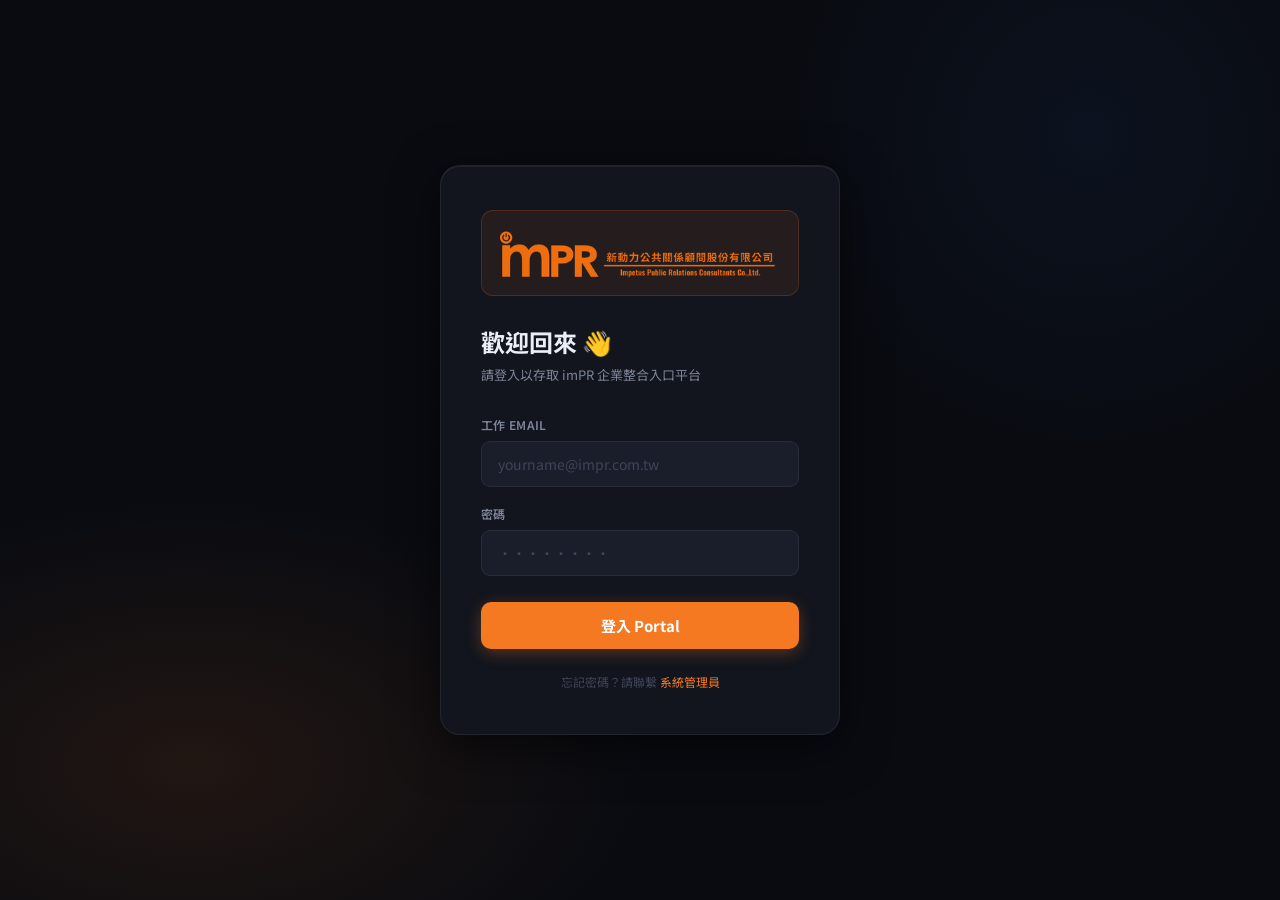
==== commit 20edac16: "Add files via upload" ====
--- a/index.html
+++ b/index.html
@@ -99,7 +99,7 @@
   box-shadow:var(--shadow2),inset 0 1px 0 rgba(255,255,255,0.06);
   backdrop-filter:blur(20px);
 }
-.lc-logo{display:flex;align-items:center;gap:14px;margin-bottom:36px}
+.lc-logo{display:flex;align-items:center;gap:14px;margin-bottom:28px}
 .lc-logo-mark{
   background:var(--o);color:#fff;
   font-family:'JetBrains Mono',monospace;
@@ -690,6 +690,50 @@
 .kpi:nth-child(2){animation-delay:.1s}
 .kpi:nth-child(3){animation-delay:.15s}
 .kpi:nth-child(4){animation-delay:.2s}
+
+/* ── Emoji Picker ───────────────────────────── */
+.emoji-picker-wrap{position:relative}
+.emoji-preview-btn{
+  display:flex;align-items:center;gap:10px;
+  width:100%;padding:10px 14px;
+  background:var(--bg3);border:1px solid var(--bd);
+  border-radius:9px;color:var(--t1);font-size:14px;
+  cursor:pointer;transition:var(--trans);text-align:left;
+}
+.emoji-preview-btn:hover{border-color:var(--bdo)}
+.emoji-preview-btn .ep-icon{font-size:24px;line-height:1}
+.emoji-preview-btn .ep-label{font-size:13px;color:var(--t2)}
+.emoji-grid-popup{
+  display:none;position:absolute;top:calc(100% + 6px);left:0;
+  background:var(--bg3);border:1px solid var(--bdo);
+  border-radius:12px;padding:12px;
+  width:280px;z-index:300;
+  box-shadow:0 12px 40px rgba(0,0,0,0.5);
+}
+.emoji-grid-popup.open{display:block}
+.emoji-cats{display:flex;gap:4px;margin-bottom:10px;flex-wrap:wrap}
+.emoji-cat-btn{
+  padding:4px 10px;border-radius:6px;font-size:11px;
+  background:var(--bg4);color:var(--t2);border:1px solid var(--bd);
+  cursor:pointer;transition:var(--trans);
+}
+.emoji-cat-btn:hover,.emoji-cat-btn.active{background:var(--ol);color:var(--o);border-color:var(--bdo)}
+.emoji-search{
+  width:100%;padding:7px 11px;margin-bottom:10px;
+  background:var(--bg4);border:1px solid var(--bd);
+  border-radius:7px;color:var(--t1);font-size:13px;outline:none;
+}
+.emoji-search:focus{border-color:var(--bdo)}
+.emoji-grid{
+  display:grid;grid-template-columns:repeat(8,1fr);gap:4px;
+  max-height:180px;overflow-y:auto;
+}
+.emoji-btn{
+  width:32px;height:32px;border-radius:6px;
+  display:flex;align-items:center;justify-content:center;
+  font-size:18px;cursor:pointer;transition:var(--trans);
+}
+.emoji-btn:hover{background:var(--ol)}
 </style>
 </head>
 <body>
@@ -711,12 +755,8 @@
   <div class="login-grid-bg"></div>
   <div class="login-wrap">
     <div class="login-card">
-      <div class="lc-logo">
-        <div class="lc-logo-mark">imPR</div>
-        <div class="lc-logo-text">
-          <div class="cn">新動力公共關係顧問股份有限公司</div>
-          <div class="en">Impetus Public Relations Consultants Co., Ltd.</div>
-        </div>
+      <div class="lc-logo" style="background:rgba(244,121,32,0.08);border:1px solid rgba(244,121,32,0.2);border-radius:12px;padding:14px 20px;margin-bottom:28px;justify-content:center">
+        <img src="[data-uri]" alt="imPR Logo" style="height:56px;width:auto;display:block;filter:brightness(1)"/>
       </div>
       <div class="lc-title">歡迎回來 👋</div>
       <div class="lc-sub">請登入以存取 imPR 企業整合入口平台</div>
@@ -742,8 +782,8 @@
   <!-- NAV -->
   <nav class="portal-nav">
     <div class="nav-left">
-      <div class="nav-logo" onclick="showPortal()">
-        <div class="logo-pill">imPR</div>
+      <div class="nav-logo" onclick="showPortal()" style="padding:3px 8px;background:rgba(244,121,32,0.08);border-radius:7px;border:1px solid rgba(244,121,32,0.15)">
+        <img src="[data-uri]" alt="imPR" style="height:30px;width:auto;display:block"/>
       </div>
       <div class="nav-sep"></div>
       <div class="nav-subtitle">企業整合入口平台</div>
@@ -872,7 +912,7 @@
 <div class="page" id="adminPage">
   <nav class="admin-nav">
     <div class="admin-title">
-      <span class="logo-pill" style="cursor:pointer" onclick="showPortal()">imPR</span>
+      <img src="[data-uri]" alt="imPR" style="height:28px;width:auto;cursor:pointer" onclick="showPortal()"/>
       <span class="admin-badge">ADMIN</span>
       <span style="color:var(--t2)">後台管理系統</span>
     </div>
@@ -953,7 +993,18 @@
       <div class="form-row">
         <div class="form-group">
           <label class="form-label">圖示 Emoji</label>
-          <input class="form-input" id="sysIcon" placeholder="📋" maxlength="2"/>
+          <div class="emoji-picker-wrap" id="epWrap_sysIcon">
+          <button type="button" class="emoji-preview-btn" onclick="toggleEmojiPicker('sysIcon',event)">
+            <span class="ep-icon" id="epIcon_sysIcon">🔗</span>
+            <span class="ep-label">點擊選擇圖示</span>
+          </button>
+          <div class="emoji-grid-popup" id="epPopup_sysIcon" data-cat-工具="🔧,⚙️,🛠️,🔨,🪛,🔩,💻,🖥️,🖨️,⌨️,🖱️,📱,📲,☎️,📡,🔋" data-cat-文件="📄,📃,📋,📊,📈,📉,📝,📓,📔,📒,📕,📗,📘,📙,📚,🗂️,🗃️,🗄️,📂,📁" data-cat-通訊="📧,✉️,📨,📩,📤,📥,💬,💭,🗨️,📢,📣,🔔,🔕,📞,📟,📠" data-cat-人員="👤,👥,🧑,👨,👩,🧑‍💼,👨‍💼,👩‍💼,🧑‍🏫,👨‍🏫,👩‍🏫,🧑‍💻,👨‍💻,👩‍💻,🤝,👋" data-cat-系統="🏢,🏗️,🏛️,🏠,🏭,🔐,🔒,🔓,🛡️,🔑,🗝️,🌐,🌍,🌏,💡,🔆" data-cat-資料="💾,💿,📀,🗜️,🔍,🔎,📊,📋,🗒️,🗓️,📅,📆,⏰,⏱️,⌚,🕐" data-cat-雲端="☁️,🌤️,⛅,🌩️,📡,🛰️,🚀,✈️,🌐,🔗,🔌,🖇️,📎,🔒,🛸,💫" data-cat-其他="⭐,🌟,💫,✨,🎯,🎪,🎨,🎭,🎬,🎤,🎵,🎶,🏆,🥇,🎖️,🏅,🌈,❤️,🧡,💛,💚,💙,💜,🖤,🤍">
+            <div class="emoji-cats"><button class="emoji-cat-btn active" onclick="emojiCat(this,'工具')">工具</button><button class="emoji-cat-btn" onclick="emojiCat(this,'文件')">文件</button><button class="emoji-cat-btn" onclick="emojiCat(this,'通訊')">通訊</button><button class="emoji-cat-btn" onclick="emojiCat(this,'人員')">人員</button><button class="emoji-cat-btn" onclick="emojiCat(this,'系統')">系統</button><button class="emoji-cat-btn" onclick="emojiCat(this,'資料')">資料</button><button class="emoji-cat-btn" onclick="emojiCat(this,'雲端')">雲端</button><button class="emoji-cat-btn" onclick="emojiCat(this,'其他')">其他</button></div>
+            <input class="emoji-search" placeholder="搜尋 emoji..." oninput="searchEmoji('sysIcon',this.value)"/>
+            <div class="emoji-grid" id="epGrid_sysIcon"><div class="emoji-btn" onclick="pickEmoji('sysIcon','🔧')">🔧</div><div class="emoji-btn" onclick="pickEmoji('sysIcon','⚙️')">⚙️</div><div class="emoji-btn" onclick="pickEmoji('sysIcon','🛠️')">🛠️</div><div class="emoji-btn" onclick="pickEmoji('sysIcon','🔨')">🔨</div><div class="emoji-btn" onclick="pickEmoji('sysIcon','🪛')">🪛</div><div class="emoji-btn" onclick="pickEmoji('sysIcon','🔩')">🔩</div><div class="emoji-btn" onclick="pickEmoji('sysIcon','💻')">💻</div><div class="emoji-btn" onclick="pickEmoji('sysIcon','🖥️')">🖥️</div><div class="emoji-btn" onclick="pickEmoji('sysIcon','🖨️')">🖨️</div><div class="emoji-btn" onclick="pickEmoji('sysIcon','⌨️')">⌨️</div><div class="emoji-btn" onclick="pickEmoji('sysIcon','🖱️')">🖱️</div><div class="emoji-btn" onclick="pickEmoji('sysIcon','📱')">📱</div><div class="emoji-btn" onclick="pickEmoji('sysIcon','📲')">📲</div><div class="emoji-btn" onclick="pickEmoji('sysIcon','☎️')">☎️</div><div class="emoji-btn" onclick="pickEmoji('sysIcon','📡')">📡</div><div class="emoji-btn" onclick="pickEmoji('sysIcon','🔋')">🔋</div></div>
+          </div>
+          <input type="hidden" id="sysIcon" value="🔗"/>
+        </div>
         </div>
         <div class="form-group">
           <label class="form-label">系統類型</label>
@@ -1123,7 +1174,18 @@
         </div>
         <div class="form-group">
           <label class="form-label">圖示 Emoji</label>
-          <input class="form-input" id="catIcon" placeholder="🗂️" maxlength="2"/>
+          <div class="emoji-picker-wrap" id="epWrap_catIcon">
+          <button type="button" class="emoji-preview-btn" onclick="toggleEmojiPicker('catIcon',event)">
+            <span class="ep-icon" id="epIcon_catIcon">🔗</span>
+            <span class="ep-label">點擊選擇圖示</span>
+          </button>
+          <div class="emoji-grid-popup" id="epPopup_catIcon" data-cat-工具="🔧,⚙️,🛠️,🔨,🪛,🔩,💻,🖥️,🖨️,⌨️,🖱️,📱,📲,☎️,📡,🔋" data-cat-文件="📄,📃,📋,📊,📈,📉,📝,📓,📔,📒,📕,📗,📘,📙,📚,🗂️,🗃️,🗄️,📂,📁" data-cat-通訊="📧,✉️,📨,📩,📤,📥,💬,💭,🗨️,📢,📣,🔔,🔕,📞,📟,📠" data-cat-人員="👤,👥,🧑,👨,👩,🧑‍💼,👨‍💼,👩‍💼,🧑‍🏫,👨‍🏫,👩‍🏫,🧑‍💻,👨‍💻,👩‍💻,🤝,👋" data-cat-系統="🏢,🏗️,🏛️,🏠,🏭,🔐,🔒,🔓,🛡️,🔑,🗝️,🌐,🌍,🌏,💡,🔆" data-cat-資料="💾,💿,📀,🗜️,🔍,🔎,📊,📋,🗒️,🗓️,📅,📆,⏰,⏱️,⌚,🕐" data-cat-雲端="☁️,🌤️,⛅,🌩️,📡,🛰️,🚀,✈️,🌐,🔗,🔌,🖇️,📎,🔒,🛸,💫" data-cat-其他="⭐,🌟,💫,✨,🎯,🎪,🎨,🎭,🎬,🎤,🎵,🎶,🏆,🥇,🎖️,🏅,🌈,❤️,🧡,💛,💚,💙,💜,🖤,🤍">
+            <div class="emoji-cats"><button class="emoji-cat-btn active" onclick="emojiCat(this,'工具')">工具</button><button class="emoji-cat-btn" onclick="emojiCat(this,'文件')">文件</button><button class="emoji-cat-btn" onclick="emojiCat(this,'通訊')">通訊</button><button class="emoji-cat-btn" onclick="emojiCat(this,'人員')">人員</button><button class="emoji-cat-btn" onclick="emojiCat(this,'系統')">系統</button><button class="emoji-cat-btn" onclick="emojiCat(this,'資料')">資料</button><button class="emoji-cat-btn" onclick="emojiCat(this,'雲端')">雲端</button><button class="emoji-cat-btn" onclick="emojiCat(this,'其他')">其他</button></div>
+            <input class="emoji-search" placeholder="搜尋 emoji..." oninput="searchEmoji('catIcon',this.value)"/>
+            <div class="emoji-grid" id="epGrid_catIcon"><div class="emoji-btn" onclick="pickEmoji('catIcon','🔧')">🔧</div><div class="emoji-btn" onclick="pickEmoji('catIcon','⚙️')">⚙️</div><div class="emoji-btn" onclick="pickEmoji('catIcon','🛠️')">🛠️</div><div class="emoji-btn" onclick="pickEmoji('catIcon','🔨')">🔨</div><div class="emoji-btn" onclick="pickEmoji('catIcon','🪛')">🪛</div><div class="emoji-btn" onclick="pickEmoji('catIcon','🔩')">🔩</div><div class="emoji-btn" onclick="pickEmoji('catIcon','💻')">💻</div><div class="emoji-btn" onclick="pickEmoji('catIcon','🖥️')">🖥️</div><div class="emoji-btn" onclick="pickEmoji('catIcon','🖨️')">🖨️</div><div class="emoji-btn" onclick="pickEmoji('catIcon','⌨️')">⌨️</div><div class="emoji-btn" onclick="pickEmoji('catIcon','🖱️')">🖱️</div><div class="emoji-btn" onclick="pickEmoji('catIcon','📱')">📱</div><div class="emoji-btn" onclick="pickEmoji('catIcon','📲')">📲</div><div class="emoji-btn" onclick="pickEmoji('catIcon','☎️')">☎️</div><div class="emoji-btn" onclick="pickEmoji('catIcon','📡')">📡</div><div class="emoji-btn" onclick="pickEmoji('catIcon','🔋')">🔋</div></div>
+          </div>
+          <input type="hidden" id="catIcon" value="🔗"/>
+        </div>
         </div>
       </div>
       <div class="form-group">
@@ -1155,7 +1217,7 @@
 // ════════════════════════════════════════════════════════════
 // CONFIG — 部署後請修改
 // ════════════════════════════════════════════════════════════
-const GAS_URL = 'https://script.google.com/macros/s/AKfycbyuK9372hYR86Wkv0y1KPZvTpJFfJ34Ua8Y9dUu-U1LU39q-JG2r8oXYc-kRFMXl2kN/exec';
+const GAS_URL = 'YOUR_GAS_WEB_APP_URL_HERE';
 
 // ════════════════════════════════════════════════════════════
 // STATE
@@ -1597,7 +1659,7 @@
   document.getElementById('systemModalTitle').textContent = sys ? '編輯系統' : '新增系統入口';
   document.getElementById('sysId').value = sys?.id || '';
   document.getElementById('sysName').value = sys?.name || '';
-  document.getElementById('sysIcon').value = sys?.icon_emoji || '🔗';
+  setEmojiPickerValue('sysIcon', sys?.icon_emoji || '🔗');
   document.getElementById('sysType').value = sys?.system_type || 'external';
   document.getElementById('sysUrl').value = sys?.url || '';
   document.getElementById('sysDesc').value = sys?.description || '';
@@ -1771,7 +1833,7 @@
 function openCatModal() {
   document.getElementById('catId').value='';
   document.getElementById('catName').value='';
-  document.getElementById('catIcon').value='';
+  setEmojiPickerValue('catIcon','📁');
   document.getElementById('catColor').value='#F47920';
   openModal('catModal');
 }
@@ -1779,7 +1841,7 @@
 function editCat(id, name, icon, color) {
   document.getElementById('catId').value=id;
   document.getElementById('catName').value=name;
-  document.getElementById('catIcon').value=icon;
+  setEmojiPickerValue('catIcon', icon);
   document.getElementById('catColor').value=color;
   openModal('catModal');
 }
@@ -1903,6 +1965,73 @@
   // 設定今天日期
   document.getElementById('todayDate').textContent = formatDate(new Date());
 })();
+
+
+// ── Emoji Picker JS ──────────────────────────────
+const EMOJI_ALL = {
+  工具:['🔧','⚙️','🛠️','🔨','🪛','🔩','💻','🖥️','🖨️','⌨️','🖱️','📱','📲','☎️','📡','🔋'],
+  文件:['📄','📃','📋','📊','📈','📉','📝','📓','📔','📒','📕','📗','📘','📙','📚','🗂️','🗃️','🗄️','📂','📁'],
+  通訊:['📧','✉️','📨','📩','📤','📥','💬','💭','🗨️','📢','📣','🔔','🔕','📞','📟','📠'],
+  人員:['👤','👥','🧑','👨','👩','🧑‍💼','👨‍💼','👩‍💼','🧑‍🏫','👨‍🏫','👩‍🏫','🧑‍💻','👨‍💻','👩‍💻','🤝','👋'],
+  系統:['🏢','🏗️','🏛️','🏠','🏭','🔐','🔒','🔓','🛡️','🔑','🗝️','🌐','🌍','🌏','💡','🔆'],
+  資料:['💾','💿','📀','🗜️','🔍','🔎','📊','📋','🗒️','🗓️','📅','📆','⏰','⏱️','⌚','🕐'],
+  雲端:['☁️','🌤️','⛅','🌩️','📡','🛰️','🚀','✈️','🌐','🔗','🔌','🖇️','📎','🔒','🛸','💫'],
+  其他:['⭐','🌟','💫','✨','🎯','🎪','🎨','🎭','🎬','🎤','🎵','🎶','🏆','🥇','🎖️','🏅','🌈','❤️','🧡','💛','💚','💙','💜','🖤','🤍'],
+};
+
+function toggleEmojiPicker(fieldId, e) {
+  e.stopPropagation();
+  const popup = document.getElementById('epPopup_' + fieldId);
+  // 關閉其他
+  document.querySelectorAll('.emoji-grid-popup').forEach(p => {
+    if(p !== popup) p.classList.remove('open');
+  });
+  popup.classList.toggle('open');
+}
+
+function pickEmoji(fieldId, emoji) {
+  document.getElementById(fieldId).value = emoji;
+  document.getElementById('epIcon_' + fieldId).textContent = emoji;
+  document.getElementById('epPopup_' + fieldId).classList.remove('open');
+}
+
+function emojiCat(btn, cat) {
+  const fieldId = btn.closest('.emoji-grid-popup').id.replace('epPopup_','');
+  btn.closest('.emoji-cats').querySelectorAll('.emoji-cat-btn').forEach(b=>b.classList.remove('active'));
+  btn.classList.add('active');
+  renderEmojiGrid(fieldId, EMOJI_ALL[cat] || []);
+}
+
+function searchEmoji(fieldId, q) {
+  if (!q.trim()) {
+    const activeCat = document.querySelector(`#epPopup_${fieldId} .emoji-cat-btn.active`);
+    const cat = activeCat ? activeCat.textContent : Object.keys(EMOJI_ALL)[0];
+    renderEmojiGrid(fieldId, EMOJI_ALL[cat] || []);
+    return;
+  }
+  const all = Object.values(EMOJI_ALL).flat();
+  renderEmojiGrid(fieldId, all);
+}
+
+function renderEmojiGrid(fieldId, emojis) {
+  const grid = document.getElementById('epGrid_' + fieldId);
+  if(!grid) return;
+  grid.innerHTML = emojis.map(e =>
+    `<div class="emoji-btn" onclick="pickEmoji('${fieldId}','${e}')">${e}</div>`
+  ).join('');
+}
+
+function setEmojiPickerValue(fieldId, emoji) {
+  document.getElementById(fieldId).value = emoji;
+  const icon = document.getElementById('epIcon_' + fieldId);
+  if(icon) icon.textContent = emoji || '🔗';
+}
+
+// 點擊外部關閉
+document.addEventListener('click', () => {
+  document.querySelectorAll('.emoji-grid-popup').forEach(p => p.classList.remove('open'));
+});
+
 </script>
 </body>
 </html>
